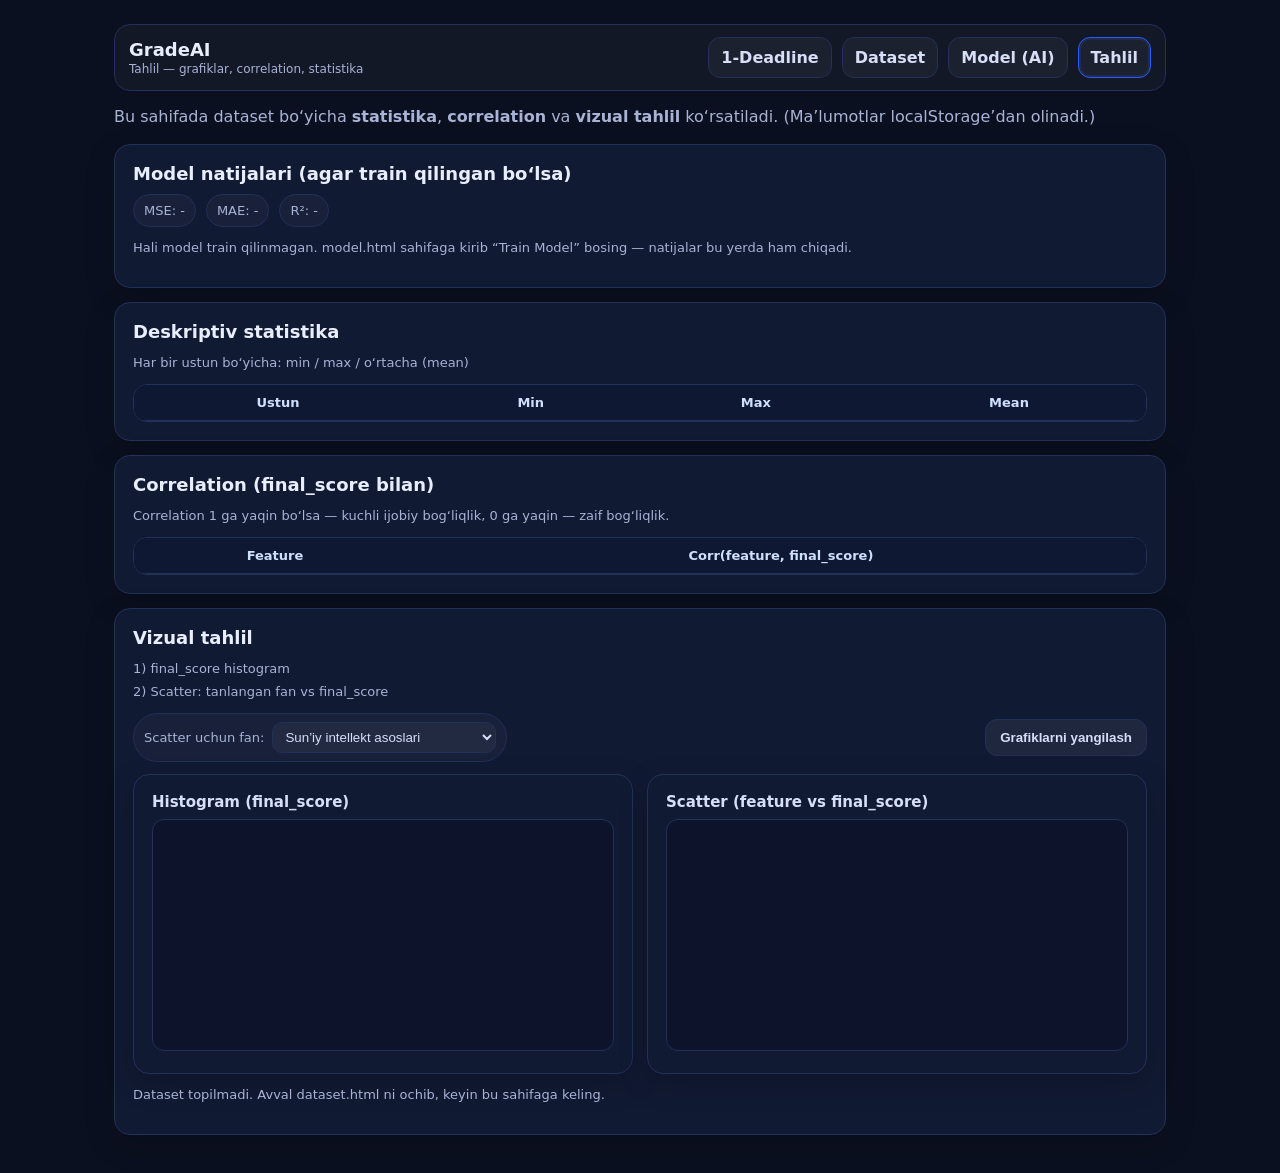
==== analysis.html @ 6c9748a8 "add" ====
<!doctype html>
<html lang="uz">

<head>
    <meta charset="UTF-8" />
    <meta name="viewport" content="width=device-width, initial-scale=1.0" />
    <title>GradeAI — Tahlil</title>
    <link rel="stylesheet" href="/main.css">
</head>

<body>
    <div class="wrap">

        <!-- NAVBAR -->
        <header class="nav">
            <div class="brand">
                <div class="brand-title">GradeAI</div>
                <div class="brand-sub">Tahlil — grafiklar, correlation, statistika</div>
            </div>

            <nav class="nav-links">
                <a class="navlink" href="/index.html">1-Deadline</a>
                <a class="navlink" href="/dataset.html">Dataset</a>
                <a class="navlink" href="/model.html">Model (AI)</a>
                <a class="navlink is-active" href="/analysis.html">Tahlil</a>
            </nav>
        </header>

        <p class="muted" style="margin-top:12px;">
            Bu sahifada dataset bo‘yicha <b>statistika</b>, <b>correlation</b> va <b>vizual tahlil</b> ko‘rsatiladi.
            (Ma’lumotlar localStorage’dan olinadi.)
        </p>

        <!-- MODEL METRICS (agar mavjud bo'lsa) -->
        <section class="card">
            <h2>Model natijalari (agar train qilingan bo‘lsa)</h2>
            <div class="row">
                <span class="badge" id="mseBadge">MSE: -</span>
                <span class="badge" id="maeBadge">MAE: -</span>
                <span class="badge" id="r2Badge">R²: -</span>
            </div>
            <p class="muted small" id="modelNote">Eslatma: model.html sahifada “Train Model” bosilsa, natijalar bu yerda
                ham ko‘rinadi.</p>
        </section>

        <!-- BASIC STATS -->
        <section class="card">
            <h2>Deskriptiv statistika</h2>
            <p class="muted small">Har bir ustun bo‘yicha: min / max / o‘rtacha (mean)</p>

            <div class="table-wrap">
                <table>
                    <thead>
                        <tr>
                            <th>Ustun</th>
                            <th>Min</th>
                            <th>Max</th>
                            <th>Mean</th>
                        </tr>
                    </thead>
                    <tbody id="statsBody"></tbody>
                </table>
            </div>
        </section>

        <!-- CORRELATION -->
        <section class="card">
            <h2>Correlation (final_score bilan)</h2>
            <p class="muted small">
                Correlation 1 ga yaqin bo‘lsa — kuchli ijobiy bog‘liqlik, 0 ga yaqin — zaif bog‘liqlik.
            </p>

            <div class="table-wrap">
                <table>
                    <thead>
                        <tr>
                            <th>Feature</th>
                            <th>Corr(feature, final_score)</th>
                        </tr>
                    </thead>
                    <tbody id="corrBody"></tbody>
                </table>
            </div>
        </section>

        <!-- CHARTS -->
        <section class="card">
            <h2>Vizual tahlil</h2>
            <p class="muted small">
                1) final_score histogram<br />
                2) Scatter: tanlangan fan vs final_score
            </p>

            <div class="row" style="justify-content:space-between; margin-top:10px;">
                <label class="pill">
                    Scatter uchun fan:
                    <select id="featureSelect"
                        style="margin-left:8px; padding:6px 8px; border-radius:10px; border:1px solid var(--border); background:rgba(255,255,255,0.04); color:var(--muted2);">
                        <option value="ai">Sun’iy intellekt asoslari</option>
                        <option value="dt">Differensial tenglama</option>
                        <option value="kb">Kiberxavfsizligi asoslari</option>
                        <option value="ki">Kompyuter injeneringgiga kirish</option>
                        <option value="es">Ehtimollar va statistika</option>
                    </select>
                </label>

                <button class="btn secondary" id="redrawBtn">Grafiklarni yangilash</button>
            </div>

            <div class="row" style="gap:14px; margin-top:12px; align-items:flex-start;">
                <div class="card" style="margin:0; flex:1; min-width:280px;">
                    <h3 style="margin:0 0 8px;">Histogram (final_score)</h3>
                    <canvas id="histCanvas" width="520" height="260"
                        style="width:100%; height:auto; border:1px solid var(--border); border-radius:12px; background:var(--card2);"></canvas>
                </div>

                <div class="card" style="margin:0; flex:1; min-width:280px;">
                    <h3 style="margin:0 0 8px;">Scatter (feature vs final_score)</h3>
                    <canvas id="scatterCanvas" width="520" height="260"
                        style="width:100%; height:auto; border:1px solid var(--border); border-radius:12px; background:var(--card2);"></canvas>
                </div>
            </div>

            <p class="muted small" id="dataNote" style="margin-top:10px;"></p>
        </section>

    </div>

    <script src="/analysis.js"></script>
</body>

</html>
---- main.css ----
/* =========================
   THEME
========================= */
:root{
  --bg: #0b1020;
  --card: #111a33;
  --card2: #0c132a;
  --border: #22305a;
  --border2: #2c3b6b;

  --text: #e9eefc;
  --muted: #a8b3d6;
  --muted2:#d7def7;

  --primary:#2b5cff;
}

*{ box-sizing: border-box; }

body{
  margin:0;
  font-family: system-ui, -apple-system, Segoe UI, Roboto, Arial, sans-serif;
  background: var(--bg);
  color: var(--text);
}

/* =========================
   LAYOUT
========================= */
.wrap{
  max-width: 1100px;
  margin: 0 auto;
  padding: 24px;
}

.card{
  background: var(--card);
  border: 1px solid var(--border);
  border-radius: 16px;
  padding: 18px;
  margin: 14px 0;
  box-shadow: 0 10px 30px rgba(0,0,0,.18);
}

/* =========================
   TYPOGRAPHY
========================= */
h1{ margin:0; font-size:28px; letter-spacing:.2px; }
h2{ margin:0 0 10px; font-size:18px; }
h3{ margin:12px 0 6px; font-size:15px; color: var(--muted2); }

p{
  margin:10px 0;
  line-height:1.7;
  color: var(--muted2);
}

.muted{ color: var(--muted); }
.small{ font-size:13px; }

/* Listlar chapdan juda ko‘p ketmasin (responsivda ham chiroyli) */
.list{
  margin: 10px 0 0;
  padding-left: 18px; /* oldingi 18px minimal */
  line-height: 1.7;
  color: var(--muted2);
}
.list li{ margin: 6px 0; }

/* =========================
   LINKS
========================= */
a{ color: var(--text); text-decoration:none; }
a:hover{ text-decoration:underline; }

/* =========================
   NAVBAR (UMUMIY)
========================= */
.nav{
  background: rgba(255,255,255,0.03);
  border: 1px solid var(--border);
  border-radius: 16px;
  padding: 12px 14px;
  display:flex;
  align-items:center;
  justify-content:space-between;
  gap:12px;
  flex-wrap:wrap;
}

.brand{
  display:flex;
  flex-direction:column;
  gap:2px;
}
.brand-title{
  font-size:18px;
  font-weight:800;
}
.brand-sub{
  font-size:12px;
  color: var(--muted);
}

.nav-links{
  display:flex;
  gap:10px;
  flex-wrap:wrap;
}

.navlink{
  display:inline-flex;
  align-items:center;
  gap:8px;
  padding:10px 12px;
  border:1px solid var(--border);
  border-radius:12px;
  background: rgba(255,255,255,0.04);
  color: var(--muted2);
  font-weight:650;
  text-decoration:none;
}
.navlink:hover{
  border-color: var(--border2);
  background: rgba(255,255,255,0.06);
  text-decoration:none;
}
.navlink.is-active{
  border-color: var(--primary);
  box-shadow: 0 0 0 2px rgba(43,92,255,.15) inset;
}

/* =========================
   BADGES / TAGS / PILLS
========================= */
.row{
  display:flex;
  gap:10px;
  flex-wrap:wrap;
  align-items:center;
}

.badge,
.tag,
.pill{
  display:inline-flex;
  align-items:center;
  padding: 8px 10px;
  border: 1px solid var(--border);
  border-radius: 999px;
  background: rgba(255,255,255,0.03);
  font-size: 13px;
  color: var(--muted);
}
.tag{ margin: 8px 8px 0 0; }

/* =========================
   BUTTONS
========================= */
button,
.btn{
  background: var(--primary);
  border:0;
  color:#fff;
  padding:10px 14px;
  border-radius:12px;
  cursor:pointer;
  font-weight:650;
  transition: transform .06s ease, filter .15s ease, box-shadow .15s ease;
  box-shadow: 0 10px 18px rgba(43,92,255,.22);
  display:inline-flex;
  align-items:center;
  gap:8px;
}
button:hover,
.btn:hover{
  filter: brightness(1.06);
  box-shadow: 0 14px 22px rgba(43,92,255,.26);
}
button:active,
.btn:active{ transform: translateY(1px); }

.btn.secondary{
  background: rgba(255,255,255,0.06);
  border: 1px solid var(--border);
  color: var(--muted2);
  box-shadow: none;
}
.btn.secondary:hover{
  border-color: var(--border2);
  background: rgba(255,255,255,0.08);
}

/* =========================
   TABLE + PAGINATION
========================= */
.table-wrap{
  overflow:auto;
  border-radius: 14px;
  border:1px solid var(--border);
  background: var(--card2);
}

table{
  width:100%;
  border-collapse:collapse;
  min-width: 980px;
  background: transparent;
}
th, td{
  padding:10px 12px;
  border-bottom:1px solid var(--border);
  text-align:center;
  vertical-align:middle;
  font-size:14px;
}
th{
  position: sticky;
  top:0;
  background:#0f1832;
  color:#cfe0ff;
  font-size:13px;
  z-index:1;
}
tbody tr:hover td{
  background: rgba(255,255,255,0.03);
}

.pagination{
  display:flex;
  justify-content:space-between;
  align-items:center;
  gap:10px;
  flex-wrap:wrap;
  margin-top: 12px;
}
.page-info{
  color: var(--muted);
  font-size: 13px;
}

/* =========================
   INLINE CODE
========================= */
code{
  background: var(--card2);
  border: 1px solid var(--border);
  border-radius: 8px;
  padding: 2px 8px;
  color: var(--muted2);
}

/* =========================
   RESPONSIVE
========================= */
@media (max-width: 720px){
  .wrap{ padding: 16px; }
  h1{ font-size: 22px; }
  .card{ padding: 14px; border-radius: 14px; }
  .list{ padding-left: 14px; } /* responsivda yanada ixcham */
}
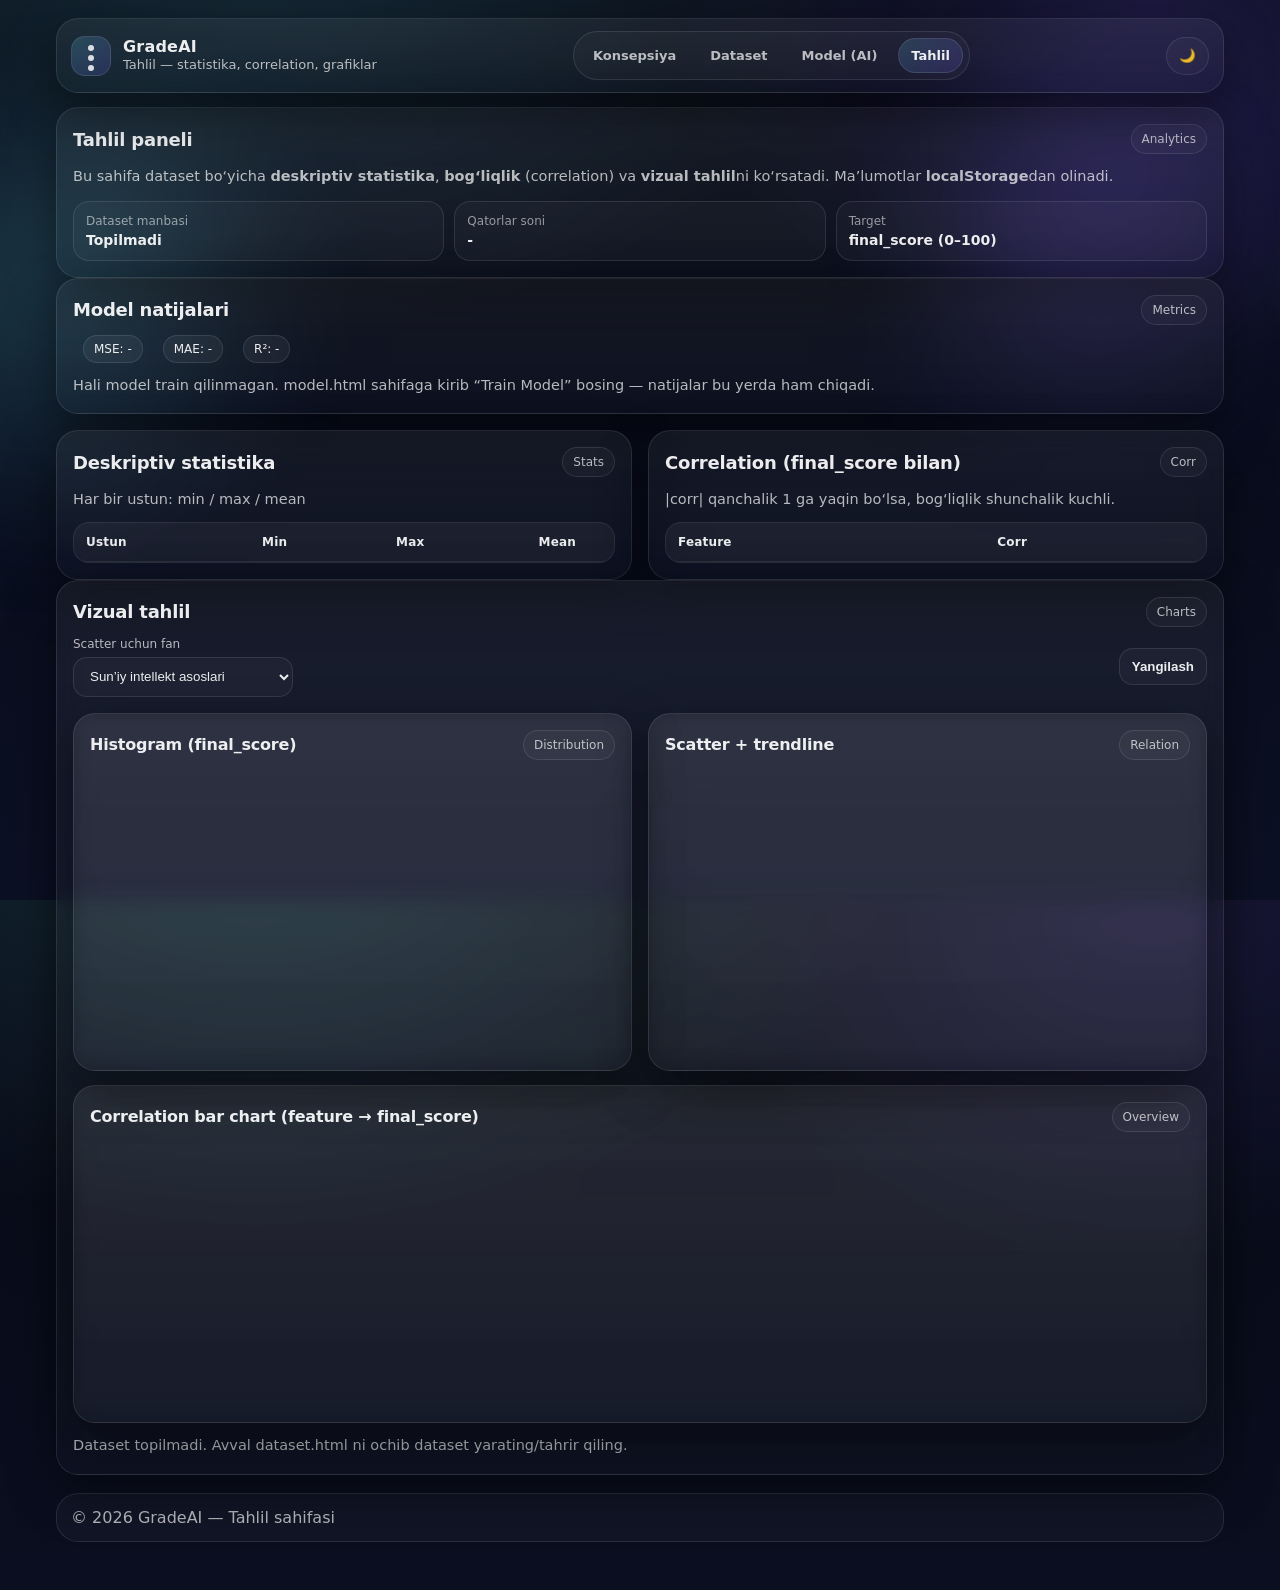
==== commit 0285f516: "update analysis" ====
--- a/analysis.html
+++ b/analysis.html
@@ -2,131 +2,252 @@
 <html lang="uz">
 
 <head>
-    <meta charset="UTF-8" />
-    <meta name="viewport" content="width=device-width, initial-scale=1.0" />
-    <title>GradeAI — Tahlil</title>
-    <link rel="stylesheet" href="/main.css">
+  <meta charset="UTF-8" />
+  <meta name="viewport" content="width=device-width, initial-scale=1.0" />
+  <title>GradeAI — Tahlil</title>
+  <link rel="stylesheet" href="/main.css">
 </head>
 
 <body>
-    <div class="wrap">
-
-        <!-- NAVBAR -->
-        <header class="nav">
-            <div class="brand">
-                <div class="brand-title">GradeAI</div>
-                <div class="brand-sub">Tahlil — grafiklar, correlation, statistika</div>
+  <a class="skip-link" href="#content">Kontentga o‘tish</a>
+
+  <div class="bg-orb orb-1"></div>
+  <div class="bg-orb orb-2"></div>
+
+  <div class="wrap">
+
+    <!-- TOPBAR -->
+    <header class="topbar">
+      <div class="brand">
+        <div class="logo" aria-hidden="true">
+          <span class="logo-dot"></span>
+          <span class="logo-dot"></span>
+          <span class="logo-dot"></span>
+        </div>
+        <div class="brand-text">
+          <div class="brand-title">GradeAI</div>
+          <div class="brand-sub">Tahlil — statistika, correlation, grafiklar</div>
+        </div>
+      </div>
+
+      <nav class="nav" aria-label="Asosiy navigatsiya">
+        <a class="navlink" href="/index.html">Konsepsiya</a>
+        <a class="navlink" href="/dataset.html">Dataset</a>
+        <a class="navlink" href="/model.html">Model (AI)</a>
+        <a class="navlink is-active" href="/analysis.html">Tahlil</a>
+      </nav>
+
+      <div class="topbar-actions">
+        <button class="icon-btn" id="themeToggle" type="button" aria-label="Rejimni almashtirish">
+          <span class="icon-sun" aria-hidden="true">☀</span>
+          <span class="icon-moon" aria-hidden="true">🌙</span>
+        </button>
+
+        <button class="burger" id="burger" type="button" aria-label="Menyuni ochish">
+          <span></span><span></span><span></span>
+        </button>
+      </div>
+    </header>
+
+    <!-- Mobile nav -->
+    <div class="mobile-nav" id="mobileNav" hidden>
+      <a class="navlink" href="/index.html">Konsepsiya</a>
+      <a class="navlink" href="/dataset.html">Dataset</a>
+      <a class="navlink" href="/model.html">Model (AI)</a>
+      <a class="navlink is-active" href="/analysis.html">Tahlil</a>
+    </div>
+
+    <main id="content" class="content">
+
+      <!-- Header / Intro -->
+      <section class="card">
+        <div class="card-head">
+          <h2 class="h2">Tahlil paneli</h2>
+          <span class="tag">Analytics</span>
+        </div>
+
+        <p class="muted" style="margin-top:6px;">
+          Bu sahifa dataset bo‘yicha <b>deskriptiv statistika</b>, <b>bog‘liqlik</b> (correlation) va
+          <b>vizual tahlil</b>ni ko‘rsatadi. Ma’lumotlar <b>localStorage</b>dan olinadi.
+        </p>
+
+        <div class="hero-meta" style="margin-top:12px;">
+          <div class="meta-chip">
+            <div class="meta-title">Dataset manbasi</div>
+            <div class="meta-value" id="dsSource">-</div>
+          </div>
+          <div class="meta-chip">
+            <div class="meta-title">Qatorlar soni</div>
+            <div class="meta-value" id="dsCount">-</div>
+          </div>
+          <div class="meta-chip">
+            <div class="meta-title">Target</div>
+            <div class="meta-value">final_score (0–100)</div>
+          </div>
+        </div>
+      </section>
+
+      <!-- Model metrics -->
+      <section class="card">
+        <div class="card-head">
+          <h2 class="h2">Model natijalari</h2>
+          <span class="tag">Metrics</span>
+        </div>
+
+        <div class="row" style="display:flex; gap:10px; flex-wrap:wrap; margin-top:10px;">
+          <span class="badge" id="mseBadge">MSE: -</span>
+          <span class="badge" id="maeBadge">MAE: -</span>
+          <span class="badge" id="r2Badge">R²: -</span>
+          <span class="pill" id="trainedAtPill" style="display:none;">-</span>
+        </div>
+
+        <p class="muted small" id="modelNote" style="margin-top:10px;">
+          Hali model train qilinmagan. model.html sahifada “Train Model” bosilsa natijalar bu yerda ham ko‘rinadi.
+        </p>
+      </section>
+
+      <!-- Stats + Corr -->
+      <section class="grid">
+
+        <article class="card">
+          <div class="card-head">
+            <h2 class="h2">Deskriptiv statistika</h2>
+            <span class="tag">Stats</span>
+          </div>
+
+          <p class="muted small">Har bir ustun: min / max / mean</p>
+
+          <div class="table-wrap" style="margin-top:10px;">
+            <table class="table" style="min-width:620px;">
+              <thead>
+                <tr>
+                  <th>Ustun</th>
+                  <th>Min</th>
+                  <th>Max</th>
+                  <th>Mean</th>
+                </tr>
+              </thead>
+              <tbody id="statsBody"></tbody>
+            </table>
+          </div>
+        </article>
+
+        <article class="card">
+          <div class="card-head">
+            <h2 class="h2">Correlation (final_score bilan)</h2>
+            <span class="tag">Corr</span>
+          </div>
+
+          <p class="muted small">
+            |corr| qanchalik 1 ga yaqin bo‘lsa, bog‘liqlik shunchalik kuchli.
+          </p>
+
+          <div class="table-wrap" style="margin-top:10px;">
+            <table class="table" style="min-width:520px;">
+              <thead>
+                <tr>
+                  <th>Feature</th>
+                  <th>Corr</th>
+                </tr>
+              </thead>
+              <tbody id="corrBody"></tbody>
+            </table>
+          </div>
+        </article>
+
+      </section>
+
+      <!-- Charts -->
+      <section class="card">
+        <div class="card-head">
+          <h2 class="h2">Vizual tahlil</h2>
+          <span class="tag">Charts</span>
+        </div>
+
+        <div class="toolbar" style="margin-top:10px;">
+          <div class="search">
+            <label class="label" for="featureSelect" style="margin-bottom:6px; display:block;">Scatter uchun fan</label>
+            <select class="select" id="featureSelect">
+              <option value="ai">Sun’iy intellekt asoslari</option>
+              <option value="dt">Differensial tenglama</option>
+              <option value="kb">Kiberxavfsizlik asoslari</option>
+              <option value="ki">Kompyuter injeneringga kirish</option>
+              <option value="es">Ehtimollar va statistika</option>
+            </select>
+          </div>
+
+          <div class="toolbar-right">
+            <button class="btn btn-ghost" id="redrawBtn" type="button">Yangilash</button>
+          </div>
+        </div>
+
+        <div class="grid" style="grid-template-columns:repeat(2, minmax(0, 1fr));">
+          <article class="card" style="margin:0;">
+            <div class="card-head">
+              <h3 class="h2" style="font-size:16px;">Histogram (final_score)</h3>
+              <span class="tag">Distribution</span>
             </div>
-
-            <nav class="nav-links">
-                <a class="navlink" href="/index.html">1-Deadline</a>
-                <a class="navlink" href="/dataset.html">Dataset</a>
-                <a class="navlink" href="/model.html">Model (AI)</a>
-                <a class="navlink is-active" href="/analysis.html">Tahlil</a>
-            </nav>
-        </header>
-
-        <p class="muted" style="margin-top:12px;">
-            Bu sahifada dataset bo‘yicha <b>statistika</b>, <b>correlation</b> va <b>vizual tahlil</b> ko‘rsatiladi.
-            (Ma’lumotlar localStorage’dan olinadi.)
-        </p>
-
-        <!-- MODEL METRICS (agar mavjud bo'lsa) -->
-        <section class="card">
-            <h2>Model natijalari (agar train qilingan bo‘lsa)</h2>
-            <div class="row">
-                <span class="badge" id="mseBadge">MSE: -</span>
-                <span class="badge" id="maeBadge">MAE: -</span>
-                <span class="badge" id="r2Badge">R²: -</span>
+            <canvas id="histCanvas" style="width:100%; height:280px; border-radius:14px;"></canvas>
+          </article>
+
+          <article class="card" style="margin:0;">
+            <div class="card-head">
+              <h3 class="h2" style="font-size:16px;">Scatter + trendline</h3>
+              <span class="tag">Relation</span>
             </div>
-            <p class="muted small" id="modelNote">Eslatma: model.html sahifada “Train Model” bosilsa, natijalar bu yerda
-                ham ko‘rinadi.</p>
-        </section>
-
-        <!-- BASIC STATS -->
-        <section class="card">
-            <h2>Deskriptiv statistika</h2>
-            <p class="muted small">Har bir ustun bo‘yicha: min / max / o‘rtacha (mean)</p>
-
-            <div class="table-wrap">
-                <table>
-                    <thead>
-                        <tr>
-                            <th>Ustun</th>
-                            <th>Min</th>
-                            <th>Max</th>
-                            <th>Mean</th>
-                        </tr>
-                    </thead>
-                    <tbody id="statsBody"></tbody>
-                </table>
-            </div>
-        </section>
-
-        <!-- CORRELATION -->
-        <section class="card">
-            <h2>Correlation (final_score bilan)</h2>
-            <p class="muted small">
-                Correlation 1 ga yaqin bo‘lsa — kuchli ijobiy bog‘liqlik, 0 ga yaqin — zaif bog‘liqlik.
-            </p>
-
-            <div class="table-wrap">
-                <table>
-                    <thead>
-                        <tr>
-                            <th>Feature</th>
-                            <th>Corr(feature, final_score)</th>
-                        </tr>
-                    </thead>
-                    <tbody id="corrBody"></tbody>
-                </table>
-            </div>
-        </section>
-
-        <!-- CHARTS -->
-        <section class="card">
-            <h2>Vizual tahlil</h2>
-            <p class="muted small">
-                1) final_score histogram<br />
-                2) Scatter: tanlangan fan vs final_score
-            </p>
-
-            <div class="row" style="justify-content:space-between; margin-top:10px;">
-                <label class="pill">
-                    Scatter uchun fan:
-                    <select id="featureSelect"
-                        style="margin-left:8px; padding:6px 8px; border-radius:10px; border:1px solid var(--border); background:rgba(255,255,255,0.04); color:var(--muted2);">
-                        <option value="ai">Sun’iy intellekt asoslari</option>
-                        <option value="dt">Differensial tenglama</option>
-                        <option value="kb">Kiberxavfsizligi asoslari</option>
-                        <option value="ki">Kompyuter injeneringgiga kirish</option>
-                        <option value="es">Ehtimollar va statistika</option>
-                    </select>
-                </label>
-
-                <button class="btn secondary" id="redrawBtn">Grafiklarni yangilash</button>
-            </div>
-
-            <div class="row" style="gap:14px; margin-top:12px; align-items:flex-start;">
-                <div class="card" style="margin:0; flex:1; min-width:280px;">
-                    <h3 style="margin:0 0 8px;">Histogram (final_score)</h3>
-                    <canvas id="histCanvas" width="520" height="260"
-                        style="width:100%; height:auto; border:1px solid var(--border); border-radius:12px; background:var(--card2);"></canvas>
-                </div>
-
-                <div class="card" style="margin:0; flex:1; min-width:280px;">
-                    <h3 style="margin:0 0 8px;">Scatter (feature vs final_score)</h3>
-                    <canvas id="scatterCanvas" width="520" height="260"
-                        style="width:100%; height:auto; border:1px solid var(--border); border-radius:12px; background:var(--card2);"></canvas>
-                </div>
-            </div>
-
-            <p class="muted small" id="dataNote" style="margin-top:10px;"></p>
-        </section>
-
-    </div>
-
-    <script src="/analysis.js"></script>
+            <canvas id="scatterCanvas" style="width:100%; height:280px; border-radius:14px;"></canvas>
+          </article>
+        </div>
+
+        <article class="card" style="margin-top:14px;">
+          <div class="card-head">
+            <h3 class="h2" style="font-size:16px;">Correlation bar chart (feature → final_score)</h3>
+            <span class="tag">Overview</span>
+          </div>
+          <canvas id="corrCanvas" style="width:100%; height:260px; border-radius:14px;"></canvas>
+        </article>
+
+        <p class="muted small" id="dataNote" style="margin-top:10px;"></p>
+      </section>
+
+      <footer class="footer">
+        <div class="muted">© 2026 GradeAI — Tahlil sahifasi</div>
+      </footer>
+
+    </main>
+  </div>
+
+  <script>
+    // Theme + Mobile nav (same behavior across pages)
+    (function () {
+      const root = document.documentElement;
+      const saved = localStorage.getItem("theme");
+      if (saved === "light" || saved === "dark") root.dataset.theme = saved;
+
+      const btn = document.getElementById("themeToggle");
+      btn?.addEventListener("click", () => {
+        const current = root.dataset.theme || "dark";
+        const next = current === "dark" ? "light" : "dark";
+        root.dataset.theme = next;
+        localStorage.setItem("theme", next);
+        window.dispatchEvent(new Event("gradeai-theme-change"));
+      });
+
+      const burger = document.getElementById("burger");
+      const mobileNav = document.getElementById("mobileNav");
+      burger?.addEventListener("click", () => {
+        const isHidden = mobileNav.hasAttribute("hidden");
+        if (isHidden) mobileNav.removeAttribute("hidden");
+        else mobileNav.setAttribute("hidden", "");
+      });
+      mobileNav?.addEventListener("click", (e) => {
+        const a = e.target.closest("a");
+        if (a) mobileNav.setAttribute("hidden", "");
+      });
+    })();
+  </script>
+
+  <script src="/analysis.js"></script>
 </body>
 
 </html>
--- a/main.css
+++ b/main.css
@@ -1,261 +1,753 @@
-/* =========================
-   THEME
-========================= */
-:root{
-  --bg: #0b1020;
-  --card: #111a33;
-  --card2: #0c132a;
-  --border: #22305a;
-  --border2: #2c3b6b;
-
-  --text: #e9eefc;
-  --muted: #a8b3d6;
-  --muted2:#d7def7;
-
-  --primary:#2b5cff;
-}
-
-*{ box-sizing: border-box; }
-
-body{
-  margin:0;
-  font-family: system-ui, -apple-system, Segoe UI, Roboto, Arial, sans-serif;
+/* ==========
+  GradeAI UI v2 (Light/Dark)
+  Smooth theme switching + modern layout
+========== */
+
+/* ---------- Theme tokens ---------- */
+:root {
+  --bg: #070a14;
+  --bg2: #0b1024;
+  --card: rgba(255, 255, 255, 0.06);
+  --card2: rgba(255, 255, 255, 0.08);
+  --border: rgba(255, 255, 255, 0.10);
+
+  --text: rgba(255, 255, 255, 0.92);
+  --muted: rgba(255, 255, 255, 0.70);
+  --muted2: rgba(255, 255, 255, 0.55);
+
+  --brand: #6ae4ff;
+  --brand2: #7c5cff;
+
+  --shadow: 0 18px 50px rgba(0, 0, 0, 0.45);
+
+  --radius: 18px;
+  --radius2: 22px;
+
+  /* ✅ keep optimal */
+  --container: 1200px;
+
+  /* Smooth transitions */
+  --ts: 260ms;
+  --te: cubic-bezier(.2, .8, .2, 1);
+
+  color-scheme: dark;
+}
+
+:root[data-theme="light"] {
+  --bg: #f6f7fb;
+  --bg2: #eef1ff;
+  --card: rgba(0, 0, 0, 0.04);
+  --card2: rgba(0, 0, 0, 0.06);
+  --border: rgba(0, 0, 0, 0.10);
+
+  --text: rgba(10, 13, 20, 0.92);
+  --muted: rgba(10, 13, 20, 0.70);
+  --muted2: rgba(10, 13, 20, 0.55);
+
+  --brand: #0ea5e9;
+  --brand2: #6d28d9;
+
+  --shadow: 0 14px 40px rgba(18, 20, 28, 0.12);
+
+  color-scheme: light;
+}
+
+/* ---------- Base ---------- */
+* { box-sizing: border-box; }
+
+html, body { height: 100%; }
+
+body {
+  margin: 0;
+  font-family: ui-sans-serif, system-ui, -apple-system, Segoe UI, Roboto, Arial,
+    "Apple Color Emoji", "Segoe UI Emoji";
+  color: var(--text);
+  background:
+    radial-gradient(1100px 700px at 20% -10%, rgba(106, 228, 255, 0.16), transparent 60%),
+    radial-gradient(900px 650px at 90% 0%, rgba(124, 92, 255, 0.16), transparent 55%),
+    linear-gradient(180deg, var(--bg), var(--bg2));
+  overflow-x: hidden;
+  transition: background var(--ts) var(--te), color var(--ts) var(--te);
+}
+
+.muted { color: var(--muted); }
+
+.wrap {
+  position: relative;
+  z-index: 1;
+  max-width: var(--container);
+  margin: 0 auto;
+  padding: 18px 16px 48px;
+}
+
+.content { padding-top: 14px; }
+
+/* Skip link */
+.skip-link {
+  position: absolute;
+  left: -999px;
+  top: 12px;
+  padding: 10px 12px;
+  background: var(--card2);
+  border: 1px solid var(--border);
+  border-radius: 10px;
+  color: var(--text);
+}
+.skip-link:focus {
+  left: 12px;
+  z-index: 1000;
+}
+
+/* Smooth transitions for main components */
+.topbar,
+.nav,
+.mobile-nav,
+.hero-card,
+.card,
+.meta-chip,
+.step,
+.stat-item,
+.callout,
+.btn,
+.icon-btn,
+.burger,
+.bg-orb,
+.table-wrap,
+.modal-card,
+.modal-backdrop,
+.input,
+.select,
+.mini-btn {
+  transition:
+    background-color var(--ts) var(--te),
+    color var(--ts) var(--te),
+    border-color var(--ts) var(--te),
+    box-shadow var(--ts) var(--te),
+    filter var(--ts) var(--te),
+    opacity var(--ts) var(--te),
+    transform var(--ts) var(--te);
+}
+
+/* ---------- Background orbs ---------- */
+.bg-orb {
+  position: fixed;
+  width: 500px;
+  height: 500px;
+  border-radius: 999px;
+  filter: blur(70px);
+  opacity: 0.25;
+  pointer-events: none;
+  z-index: 0;
+}
+.orb-1 {
+  left: -120px;
+  top: 120px;
+  background: radial-gradient(circle at 30% 30%, var(--brand), transparent 55%);
+}
+.orb-2 {
+  right: -160px;
+  top: 50px;
+  background: radial-gradient(circle at 30% 30%, var(--brand2), transparent 55%);
+}
+
+/* ---------- TOPBAR ---------- */
+.topbar {
+  display: flex;
+  align-items: center;
+  justify-content: space-between;
+  gap: 14px;
+  padding: 12px 14px;
+  border: 1px solid var(--border);
+  background: linear-gradient(180deg, rgba(255, 255, 255, 0.06), rgba(255, 255, 255, 0.02));
+  border-radius: var(--radius2);
+  box-shadow: var(--shadow);
+  backdrop-filter: blur(10px);
+  position: sticky;
+  top: 12px;
+  z-index: 50;
+}
+
+.brand {
+  display: flex;
+  align-items: center;
+  gap: 12px;
+  min-width: 240px;
+}
+
+.logo {
+  width: 40px;
+  height: 40px;
+  border-radius: 14px;
+  border: 1px solid var(--border);
+  background: linear-gradient(135deg, rgba(106, 228, 255, 0.18), rgba(124, 92, 255, 0.18));
+  display: grid;
+  place-items: center;
+  gap: 4px;
+  padding: 8px;
+}
+
+.logo-dot {
+  width: 6px;
+  height: 6px;
+  border-radius: 99px;
+  background: var(--text);
+  opacity: 0.9;
+}
+
+.brand-title {
+  font-weight: 800;
+  letter-spacing: 0.2px;
+  line-height: 1.05;
+}
+
+.brand-sub {
+  font-size: 13px;
+  color: var(--muted);
+  margin-top: 2px;
+}
+
+.nav {
+  display: flex;
+  align-items: center;
+  gap: 8px;
+  padding: 6px;
+  border: 1px solid var(--border);
+  border-radius: 999px;
+  background: rgba(255, 255, 255, 0.03);
+}
+
+.navlink {
+  text-decoration: none;
+  color: var(--muted);
+  font-weight: 650;
+  font-size: 13px;
+  padding: 9px 12px;
+  border-radius: 999px;
+  border: 1px solid transparent;
+  transition: transform 0.15s ease, background 0.15s ease, color 0.15s ease, border-color 0.15s ease;
+  white-space: nowrap;
+}
+.navlink:hover {
+  color: var(--text);
+  background: rgba(255, 255, 255, 0.06);
+  transform: translateY(-1px);
+}
+.navlink.is-active {
+  color: var(--text);
+  background: linear-gradient(135deg, rgba(106, 228, 255, 0.16), rgba(124, 92, 255, 0.16));
+  border-color: var(--border);
+}
+
+.topbar-actions {
+  display: flex;
+  align-items: center;
+  gap: 10px;
+}
+
+.icon-btn {
+  height: 38px;
+  padding: 0 12px;
+  border-radius: 999px;
+  border: 1px solid var(--border);
+  background: rgba(255, 255, 255, 0.03);
+  color: var(--text);
+  cursor: pointer;
+}
+.icon-btn:hover {
+  background: rgba(255, 255, 255, 0.07);
+  transform: translateY(-1px);
+}
+
+.icon-sun { display: none; }
+:root[data-theme="light"] .icon-sun { display: inline; }
+:root[data-theme="light"] .icon-moon { display: none; }
+
+.burger {
+  width: 42px;
+  height: 38px;
+  border-radius: 12px;
+  border: 1px solid var(--border);
+  background: rgba(255, 255, 255, 0.03);
+  cursor: pointer;
+  display: none;
+  padding: 8px 10px;
+}
+.burger:hover { background: rgba(255, 255, 255, 0.07); }
+.burger span {
+  display: block;
+  height: 2px;
+  background: var(--text);
+  opacity: 0.85;
+  margin: 5px 0;
+  border-radius: 99px;
+}
+
+.mobile-nav {
+  margin-top: 10px;
+  padding: 10px;
+  border: 1px solid var(--border);
+  background: rgba(255, 255, 255, 0.03);
+  border-radius: var(--radius);
+  box-shadow: var(--shadow);
+}
+.mobile-nav .navlink { display: block; width: 100%; }
+
+/* ---------- HERO ---------- */
+.hero {
+  display: grid;
+  grid-template-columns: 1.15fr 0.85fr;
+  gap: 16px;
+  margin-top: 16px;
+}
+
+.kicker {
+  display: inline-flex;
+  align-items: center;
+  gap: 8px;
+  font-size: 13px;
+  color: var(--muted);
+  margin: 0 0 10px;
+}
+
+.hero-title {
+  margin: 0;
+  font-size: 30px;
+  letter-spacing: -0.4px;
+  line-height: 1.15;
+}
+
+.badge {
+  display: inline-flex;
+  align-items: center;
+  margin-left: 10px;
+  padding: 6px 10px;
+  font-size: 12px;
+  border-radius: 999px;
+  border: 1px solid var(--border);
+  background: rgba(255, 255, 255, 0.05);
+  color: var(--text);
+}
+
+.hero-desc {
+  margin: 12px 0 0;
+  color: var(--muted);
+  line-height: 1.6;
+  font-size: 14.5px;
+}
+
+.hero-meta {
+  display: grid;
+  grid-template-columns: repeat(3, minmax(0, 1fr));
+  gap: 10px;
+  margin-top: 14px;
+}
+
+.meta-chip {
+  padding: 12px;
+  border-radius: 16px;
+  border: 1px solid var(--border);
+  background: rgba(255, 255, 255, 0.03);
+}
+.meta-title { color: var(--muted2); font-size: 12px; }
+.meta-value { margin-top: 4px; font-weight: 800; font-size: 14px; }
+
+.hero-card {
+  padding: 14px;
+  border-radius: var(--radius2);
+  border: 1px solid var(--border);
+  background: linear-gradient(180deg, rgba(255, 255, 255, 0.06), rgba(255, 255, 255, 0.02));
+  box-shadow: var(--shadow);
+  backdrop-filter: blur(10px);
+}
+
+.hero-card-head {
+  display: flex;
+  align-items: center;
+  justify-content: space-between;
+  gap: 10px;
+  margin-bottom: 10px;
+}
+
+.pill {
+  display: inline-flex;
+  align-items: center;
+  padding: 7px 10px;
+  font-size: 12px;
+  border-radius: 999px;
+  border: 1px solid var(--border);
+  background: rgba(255, 255, 255, 0.04);
+  color: var(--muted);
+}
+
+/* Members (concept page) */
+.members {
+  list-style: none;
+  padding: 0;
+  margin: 10px 0 0;
+  display: grid;
+  gap: 10px;
+}
+.members li {
+  display: flex;
+  align-items: center;
+  gap: 10px;
+  padding: 10px;
+  border-radius: 16px;
+  border: 1px solid var(--border);
+  background: rgba(255, 255, 255, 0.03);
+}
+.avatar {
+  width: 34px;
+  height: 34px;
+  border-radius: 12px;
+  display: grid;
+  place-items: center;
+  font-weight: 900;
+  border: 1px solid var(--border);
+  background: linear-gradient(135deg, rgba(106, 228, 255, 0.16), rgba(124, 92, 255, 0.16));
+}
+.mem-name { font-weight: 800; }
+.mem-sub { font-size: 12px; color: var(--muted); margin-top: 2px; }
+
+/* ---------- BUTTONS ---------- */
+.btn {
+  display: inline-flex;
+  align-items: center;
+  justify-content: center;
+  gap: 8px;
+  padding: 10px 12px;
+  border-radius: 14px;
+  border: 1px solid var(--border);
+  background: linear-gradient(135deg, rgba(106, 228, 255, 0.16), rgba(124, 92, 255, 0.16));
+  color: var(--text);
+  text-decoration: none;
+  font-weight: 800;
+  cursor: pointer;
+}
+.btn:hover { transform: translateY(-1px); filter: brightness(1.05); }
+.btn:disabled { opacity: 0.5; cursor: not-allowed; transform: none; }
+
+.btn-ghost { background: rgba(255, 255, 255, 0.03); }
+.danger { border-color: rgba(255, 80, 80, 0.35) !important; }
+
+/* ---------- GRID / CARDS ---------- */
+.grid {
+  margin-top: 16px;
+  display: grid;
+  grid-template-columns: repeat(2, minmax(0, 1fr));
+  gap: 16px;
+}
+
+.card {
+  padding: 16px;
+  border-radius: var(--radius2);
+  border: 1px solid var(--border);
+  background: linear-gradient(180deg, rgba(255, 255, 255, 0.06), rgba(255, 255, 255, 0.02));
+  box-shadow: var(--shadow);
+  backdrop-filter: blur(10px);
+}
+
+.card-head {
+  display: flex;
+  align-items: center;
+  justify-content: space-between;
+  gap: 10px;
+  margin-bottom: 10px;
+}
+
+.h2 { margin: 0; font-size: 18px; letter-spacing: -0.2px; }
+
+.tag {
+  font-size: 12px;
+  padding: 7px 10px;
+  border-radius: 999px;
+  border: 1px solid var(--border);
+  color: var(--muted);
+  background: rgba(255, 255, 255, 0.03);
+}
+
+.card p {
+  margin: 10px 0 0;
+  color: var(--muted);
+  line-height: 1.7;
+  font-size: 14.5px;
+}
+
+/* Concept helpers */
+.bullets {
+  margin: 12px 0 0;
+  padding-left: 18px;
+  color: var(--muted);
+  line-height: 1.7;
+}
+.bullets li { margin: 6px 0; }
+.bullets.compact li { margin: 4px 0; }
+
+.callout {
+  margin-top: 12px;
+  padding: 12px;
+  border-radius: 16px;
+  border: 1px dashed var(--border);
+  background: rgba(255, 255, 255, 0.03);
+}
+.callout-title { font-weight: 900; margin: 0 0 6px; }
+
+.steps {
+  margin-top: 12px;
+  display: grid;
+  gap: 10px;
+}
+.step {
+  display: flex;
+  gap: 10px;
+  align-items: center;
+  padding: 10px;
+  border-radius: 16px;
+  border: 1px solid var(--border);
+  background: rgba(255, 255, 255, 0.03);
+}
+.step-num {
+  width: 40px;
+  height: 40px;
+  border-radius: 14px;
+  display: grid;
+  place-items: center;
+  font-weight: 900;
+  border: 1px solid var(--border);
+  background: rgba(255, 255, 255, 0.05);
+}
+.step-title { font-weight: 900; }
+.step-sub { font-size: 12px; color: var(--muted); margin-top: 2px; }
+
+.stat {
+  margin-top: 12px;
+  display: grid;
+  grid-template-columns: repeat(3, minmax(0, 1fr));
+  gap: 10px;
+}
+.stat-item {
+  padding: 12px;
+  border-radius: 16px;
+  border: 1px solid var(--border);
+  background: rgba(255, 255, 255, 0.03);
+}
+.stat-top { color: var(--muted2); font-size: 12px; }
+.stat-big { margin-top: 6px; font-size: 18px; font-weight: 950; }
+
+.link-row {
+  margin-top: 12px;
+  display: flex;
+  align-items: center;
+  gap: 10px;
+  flex-wrap: wrap;
+}
+
+/* ---------- FOOTER ---------- */
+.footer {
+  margin-top: 18px;
+  padding: 14px;
+  border-radius: var(--radius2);
+  border: 1px solid var(--border);
+  background: rgba(255, 255, 255, 0.03);
+  display: flex;
+  justify-content: space-between;
+  gap: 10px;
+  flex-wrap: wrap;
+}
+
+/* ---------- THEME FADE OVERLAY ---------- */
+.theme-fade {
+  position: fixed;
+  inset: 0;
   background: var(--bg);
-  color: var(--text);
-}
-
-/* =========================
-   LAYOUT
-========================= */
-.wrap{
-  max-width: 1100px;
-  margin: 0 auto;
-  padding: 24px;
-}
-
-.card{
-  background: var(--card);
-  border: 1px solid var(--border);
+  opacity: 0;
+  pointer-events: none;
+  transition: opacity 180ms var(--te);
+  z-index: 9999;
+}
+.theme-fade.is-on { opacity: 0.25; }
+
+/* ==========
+  DATASET EXTRAS
+========== */
+.small { font-size: 12px; }
+
+.toolbar {
+  display: flex;
+  align-items: center;
+  justify-content: space-between;
+  gap: 10px;
+  margin: 10px 0 12px;
+  flex-wrap: wrap;
+}
+
+.search { flex: 1; min-width: 220px; }
+.toolbar-right { display: flex; align-items: center; gap: 8px; }
+
+.input, .select {
+  width: 100%;
+  height: 40px;
+  padding: 0 12px;
+  border-radius: 14px;
+  border: 1px solid var(--border);
+  background: rgba(255, 255, 255, 0.03);
+  color: var(--text);
+  outline: none;
+}
+.select { width: auto; padding-right: 10px; }
+
+.table-wrap {
+  overflow: auto;
   border-radius: 16px;
+  border: 1px solid var(--border);
+  background: rgba(255, 255, 255, 0.02);
+}
+
+.table {
+  width: 100%;
+  border-collapse: collapse;
+  min-width: 900px;
+}
+
+.table th,
+.table td {
+  text-align: left;
+  padding: 12px 12px;
+  border-bottom: 1px solid var(--border);
+  color: var(--muted);
+  font-size: 13px;
+  vertical-align: top;
+}
+
+.table th {
+  color: var(--text);
+  font-size: 12px;
+  letter-spacing: 0.2px;
+  background: rgba(255, 255, 255, 0.03);
+  position: sticky;
+  top: 0;
+  z-index: 1;
+}
+
+.fio { font-weight: 900; color: var(--text); }
+.fio-cell .small { margin-top: 2px; display: block; }
+
+.actions { white-space: nowrap; }
+
+.mini-btn {
+  height: 34px;
+  padding: 0 10px;
+  border-radius: 12px;
+  border: 1px solid var(--border);
+  background: rgba(255, 255, 255, 0.03);
+  color: var(--text);
+  cursor: pointer;
+  font-weight: 800;
+  margin-right: 6px;
+}
+.mini-btn:hover { transform: translateY(-1px); }
+.mini-btn.danger { border-color: rgba(255, 80, 80, 0.35); }
+
+.dataset-actions { display: grid; gap: 10px; }
+
+/* Pagination in ONE row */
+.pagination {
+  display: flex;
+  align-items: center;
+  justify-content: center;
+  gap: 12px;
+  margin-top: 12px;
+  flex-wrap: nowrap;
+}
+.page-info {
+  min-width: 90px;
+  text-align: center;
+  color: var(--muted);
+  font-weight: 800;
+}
+
+/* Action row (Reset UI / Demo / Clear) */
+.action-row {
+  display: grid;
+  grid-template-columns: repeat(3, minmax(0, 1fr));
+  gap: 10px;
+}
+
+/* ---------- MODAL ---------- */
+.modal[hidden] { display: none; }
+
+.modal {
+  position: fixed;
+  inset: 0;
+  z-index: 10000;
+  display: grid;
+  place-items: center;
   padding: 18px;
-  margin: 14px 0;
-  box-shadow: 0 10px 30px rgba(0,0,0,.18);
-}
-
-/* =========================
-   TYPOGRAPHY
-========================= */
-h1{ margin:0; font-size:28px; letter-spacing:.2px; }
-h2{ margin:0 0 10px; font-size:18px; }
-h3{ margin:12px 0 6px; font-size:15px; color: var(--muted2); }
-
-p{
-  margin:10px 0;
-  line-height:1.7;
-  color: var(--muted2);
-}
-
-.muted{ color: var(--muted); }
-.small{ font-size:13px; }
-
-/* Listlar chapdan juda ko‘p ketmasin (responsivda ham chiroyli) */
-.list{
-  margin: 10px 0 0;
-  padding-left: 18px; /* oldingi 18px minimal */
-  line-height: 1.7;
-  color: var(--muted2);
-}
-.list li{ margin: 6px 0; }
-
-/* =========================
-   LINKS
-========================= */
-a{ color: var(--text); text-decoration:none; }
-a:hover{ text-decoration:underline; }
-
-/* =========================
-   NAVBAR (UMUMIY)
-========================= */
-.nav{
-  background: rgba(255,255,255,0.03);
-  border: 1px solid var(--border);
-  border-radius: 16px;
-  padding: 12px 14px;
-  display:flex;
-  align-items:center;
-  justify-content:space-between;
-  gap:12px;
-  flex-wrap:wrap;
-}
-
-.brand{
-  display:flex;
-  flex-direction:column;
-  gap:2px;
-}
-.brand-title{
-  font-size:18px;
-  font-weight:800;
-}
-.brand-sub{
-  font-size:12px;
-  color: var(--muted);
-}
-
-.nav-links{
-  display:flex;
-  gap:10px;
-  flex-wrap:wrap;
-}
-
-.navlink{
-  display:inline-flex;
-  align-items:center;
-  gap:8px;
-  padding:10px 12px;
-  border:1px solid var(--border);
-  border-radius:12px;
-  background: rgba(255,255,255,0.04);
-  color: var(--muted2);
-  font-weight:650;
-  text-decoration:none;
-}
-.navlink:hover{
-  border-color: var(--border2);
-  background: rgba(255,255,255,0.06);
-  text-decoration:none;
-}
-.navlink.is-active{
-  border-color: var(--primary);
-  box-shadow: 0 0 0 2px rgba(43,92,255,.15) inset;
-}
-
-/* =========================
-   BADGES / TAGS / PILLS
-========================= */
-.row{
-  display:flex;
-  gap:10px;
-  flex-wrap:wrap;
-  align-items:center;
-}
-
-.badge,
-.tag,
-.pill{
-  display:inline-flex;
-  align-items:center;
-  padding: 8px 10px;
-  border: 1px solid var(--border);
-  border-radius: 999px;
-  background: rgba(255,255,255,0.03);
-  font-size: 13px;
-  color: var(--muted);
-}
-.tag{ margin: 8px 8px 0 0; }
-
-/* =========================
-   BUTTONS
-========================= */
-button,
-.btn{
-  background: var(--primary);
-  border:0;
-  color:#fff;
-  padding:10px 14px;
-  border-radius:12px;
-  cursor:pointer;
-  font-weight:650;
-  transition: transform .06s ease, filter .15s ease, box-shadow .15s ease;
-  box-shadow: 0 10px 18px rgba(43,92,255,.22);
-  display:inline-flex;
-  align-items:center;
-  gap:8px;
-}
-button:hover,
-.btn:hover{
-  filter: brightness(1.06);
-  box-shadow: 0 14px 22px rgba(43,92,255,.26);
-}
-button:active,
-.btn:active{ transform: translateY(1px); }
-
-.btn.secondary{
-  background: rgba(255,255,255,0.06);
-  border: 1px solid var(--border);
-  color: var(--muted2);
-  box-shadow: none;
-}
-.btn.secondary:hover{
-  border-color: var(--border2);
-  background: rgba(255,255,255,0.08);
-}
-
-/* =========================
-   TABLE + PAGINATION
-========================= */
-.table-wrap{
-  overflow:auto;
-  border-radius: 14px;
-  border:1px solid var(--border);
-  background: var(--card2);
-}
-
-table{
-  width:100%;
-  border-collapse:collapse;
-  min-width: 980px;
-  background: transparent;
-}
-th, td{
-  padding:10px 12px;
-  border-bottom:1px solid var(--border);
-  text-align:center;
-  vertical-align:middle;
-  font-size:14px;
-}
-th{
-  position: sticky;
-  top:0;
-  background:#0f1832;
-  color:#cfe0ff;
-  font-size:13px;
-  z-index:1;
-}
-tbody tr:hover td{
-  background: rgba(255,255,255,0.03);
-}
-
-.pagination{
-  display:flex;
-  justify-content:space-between;
-  align-items:center;
-  gap:10px;
-  flex-wrap:wrap;
+}
+
+/* Improved backdrop */
+.modal-backdrop {
+  position: absolute;
+  inset: 0;
+  background:
+    radial-gradient(900px 500px at 20% 10%, rgba(106, 228, 255, 0.18), rgba(0,0,0,0.0) 60%),
+    radial-gradient(900px 500px at 80% 0%, rgba(124, 92, 255, 0.18), rgba(0,0,0,0.0) 60%),
+    rgba(0, 0, 0, 0.55);
+  backdrop-filter: blur(6px);
+}
+
+.modal-card {
+  position: relative;
+  width: min(900px, 100%);
+  border-radius: var(--radius2);
+  border: 1px solid var(--border);
+  background: linear-gradient(180deg, rgba(255, 255, 255, 0.10), rgba(255, 255, 255, 0.04));
+  box-shadow: var(--shadow);
+  backdrop-filter: blur(12px);
+  padding: 14px;
+}
+
+.modal-head {
+  display: flex;
+  align-items: flex-start;
+  justify-content: space-between;
+  gap: 10px;
+  margin-bottom: 10px;
+}
+
+.form { margin-top: 8px; }
+.form-grid {
+  display: grid;
+  grid-template-columns: repeat(3, minmax(0, 1fr));
+  gap: 10px;
+}
+
+.field { display: grid; gap: 6px; }
+.label { font-size: 12px; color: var(--muted); }
+
+.modal-actions {
   margin-top: 12px;
-}
-.page-info{
-  color: var(--muted);
-  font-size: 13px;
-}
-
-/* =========================
-   INLINE CODE
-========================= */
-code{
-  background: var(--card2);
-  border: 1px solid var(--border);
-  border-radius: 8px;
-  padding: 2px 8px;
-  color: var(--muted2);
-}
-
-/* =========================
-   RESPONSIVE
-========================= */
-@media (max-width: 720px){
-  .wrap{ padding: 16px; }
-  h1{ font-size: 22px; }
-  .card{ padding: 14px; border-radius: 14px; }
-  .list{ padding-left: 14px; } /* responsivda yanada ixcham */
+  display: flex;
+  justify-content: flex-end;
+  gap: 10px;
+  flex-wrap: wrap;
+}
+
+/* ---------- RESPONSIVE ---------- */
+@media (max-width: 980px) {
+  .hero { grid-template-columns: 1fr; }
+  .grid { grid-template-columns: 1fr; }
+}
+
+@media (max-width: 820px) {
+  .nav { display: none; }
+  .burger { display: inline-block; }
+  .brand { min-width: 0; }
+  .hero-meta { grid-template-columns: 1fr; }
+  .stat { grid-template-columns: 1fr; }
+}
+
+@media (max-width: 900px) {
+  .form-grid { grid-template-columns: 1fr; }
+  .action-row { grid-template-columns: 1fr; }
 }
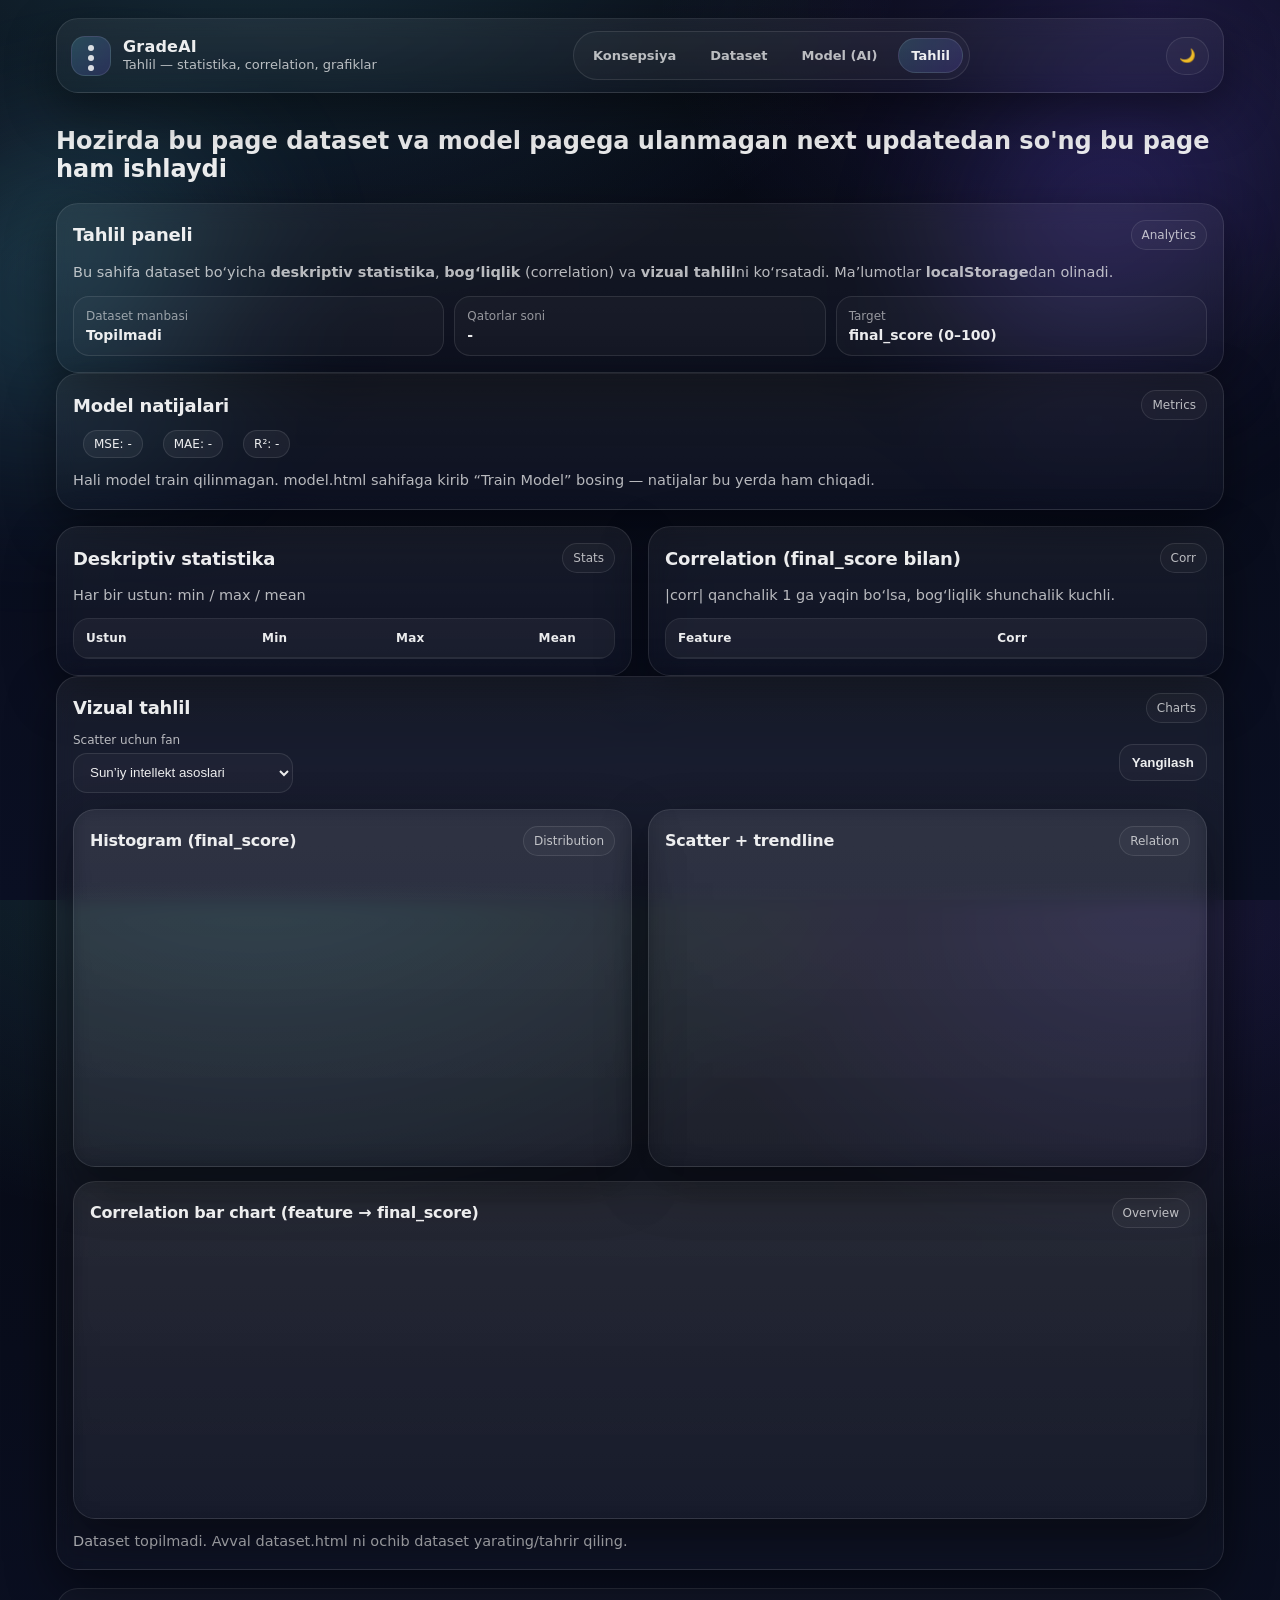
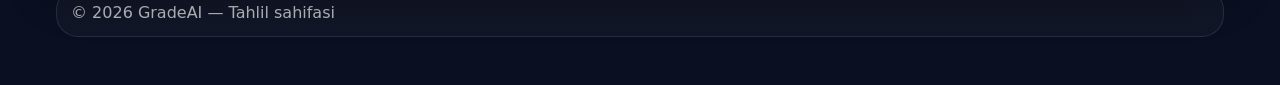
==== commit e0570a2a: "update" ====
--- a/analysis.html
+++ b/analysis.html
@@ -24,6 +24,7 @@
           <span class="logo-dot"></span>
           <span class="logo-dot"></span>
         </div>
+        
         <div class="brand-text">
           <div class="brand-title">GradeAI</div>
           <div class="brand-sub">Tahlil — statistika, correlation, grafiklar</div>
@@ -58,6 +59,9 @@
     </div>
 
     <main id="content" class="content">
+        <h2>
+            Hozirda bu page dataset va model pagega ulanmagan next updatedan so'ng bu page ham ishlaydi
+          </h2>
 
       <!-- Header / Intro -->
       <section class="card">
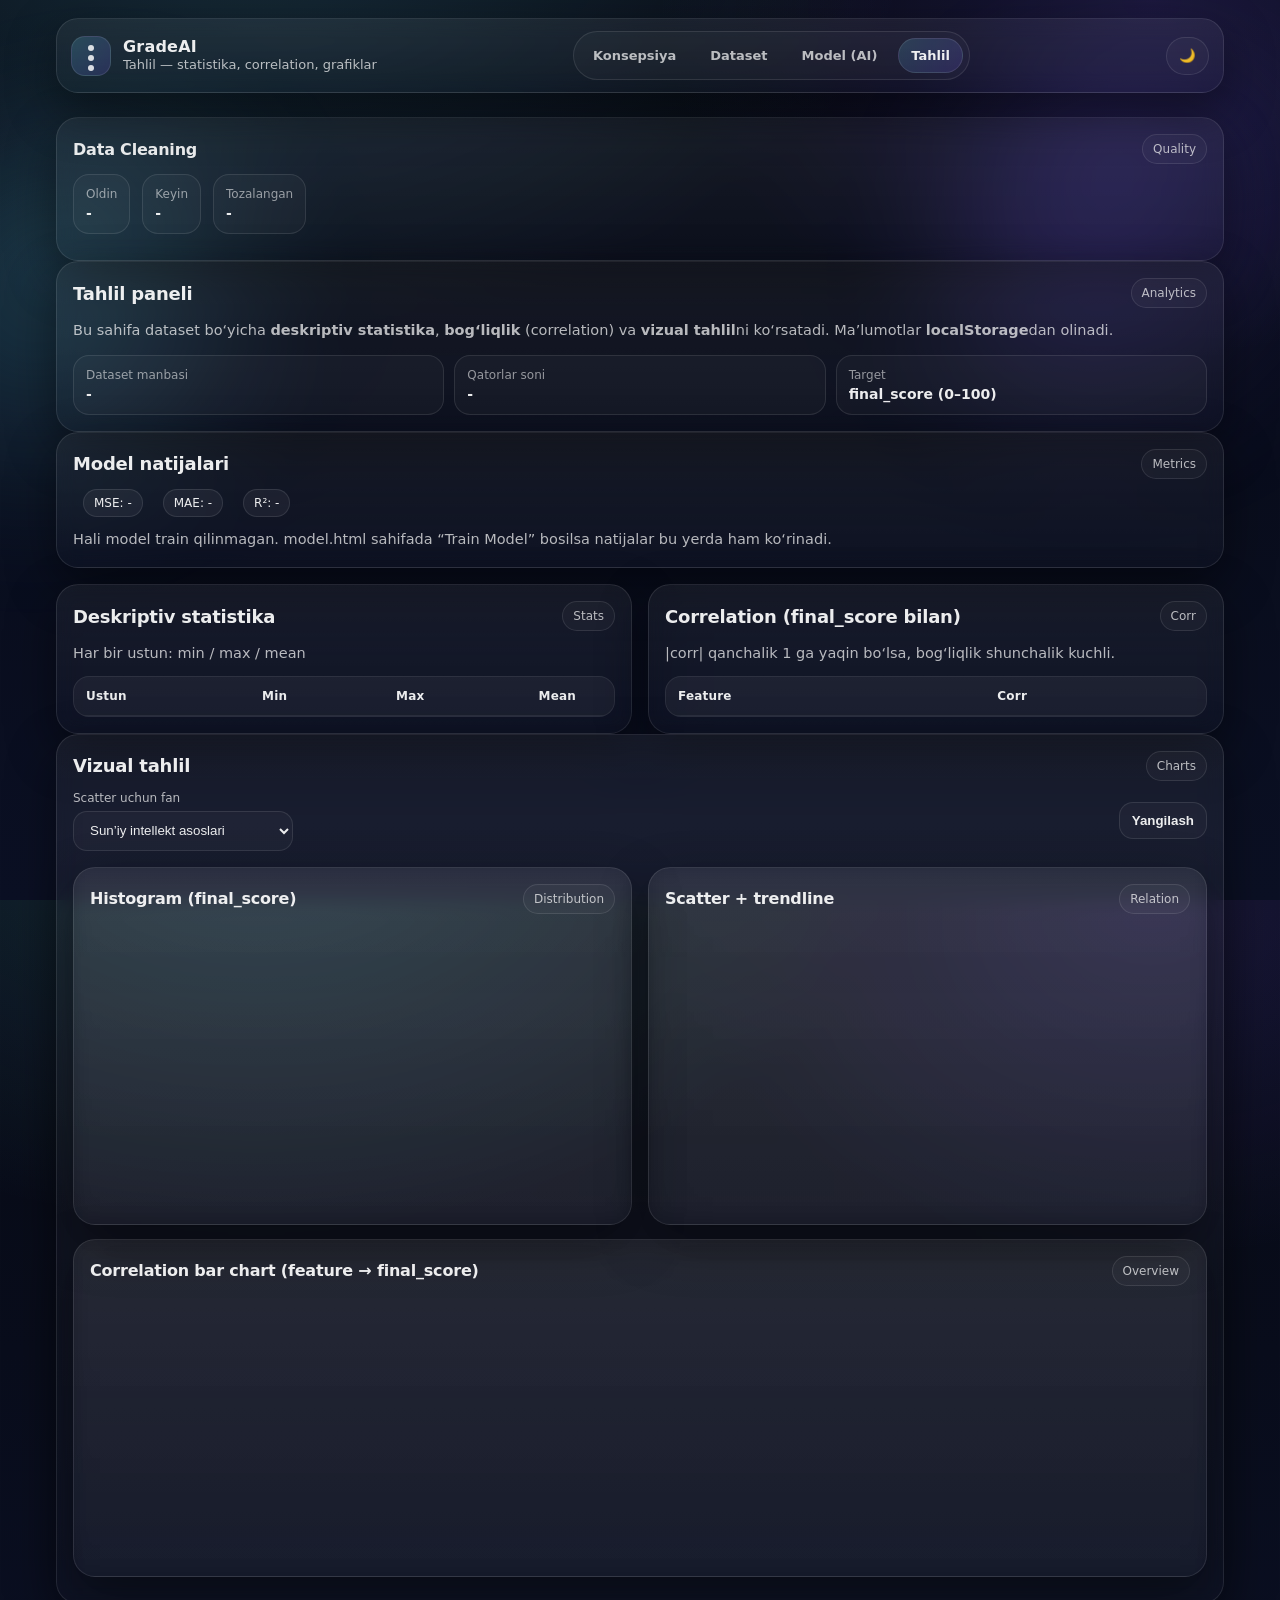
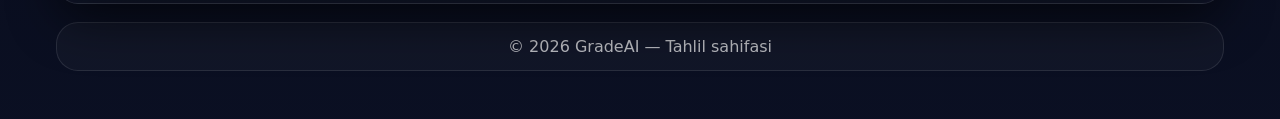
==== commit 44ccaaee: "addd" ====
--- a/analysis.html
+++ b/analysis.html
@@ -24,7 +24,7 @@
           <span class="logo-dot"></span>
           <span class="logo-dot"></span>
         </div>
-        
+
         <div class="brand-text">
           <div class="brand-title">GradeAI</div>
           <div class="brand-sub">Tahlil — statistika, correlation, grafiklar</div>
@@ -59,10 +59,31 @@
     </div>
 
     <main id="content" class="content">
-        <h2>
-            Hozirda bu page dataset va model pagega ulanmagan next updatedan so'ng bu page ham ishlaydi
-          </h2>
-
+      <div class="card" style="margin-top:10px;">
+        <div class="card-head">
+          <h3 class="h2" style="font-size:16px;">Data Cleaning</h3>
+          <span class="tag">Quality</span>
+        </div>
+
+        <div class="row" style="display:flex; gap:12px; flex-wrap:wrap; margin-top:10px;">
+          <div class="meta-chip">
+            <div class="meta-title">Oldin</div>
+            <div class="meta-value" id="beforeCount">-</div>
+          </div>
+
+          <div class="meta-chip">
+            <div class="meta-title">Keyin</div>
+            <div class="meta-value" id="afterCount">-</div>
+          </div>
+
+          <div class="meta-chip">
+            <div class="meta-title">Tozalangan</div>
+            <div class="meta-value" id="removedCount">-</div>
+          </div>
+        </div>
+
+        <p class="muted small" id="cleanNote" style="margin-top:10px;"></p>
+      </div>
       <!-- Header / Intro -->
       <section class="card">
         <div class="card-head">
--- a/main.css
+++ b/main.css
@@ -550,7 +550,7 @@
   border: 1px solid var(--border);
   background: rgba(255, 255, 255, 0.03);
   display: flex;
-  justify-content: space-between;
+  justify-content: center;
   gap: 10px;
   flex-wrap: wrap;
 }
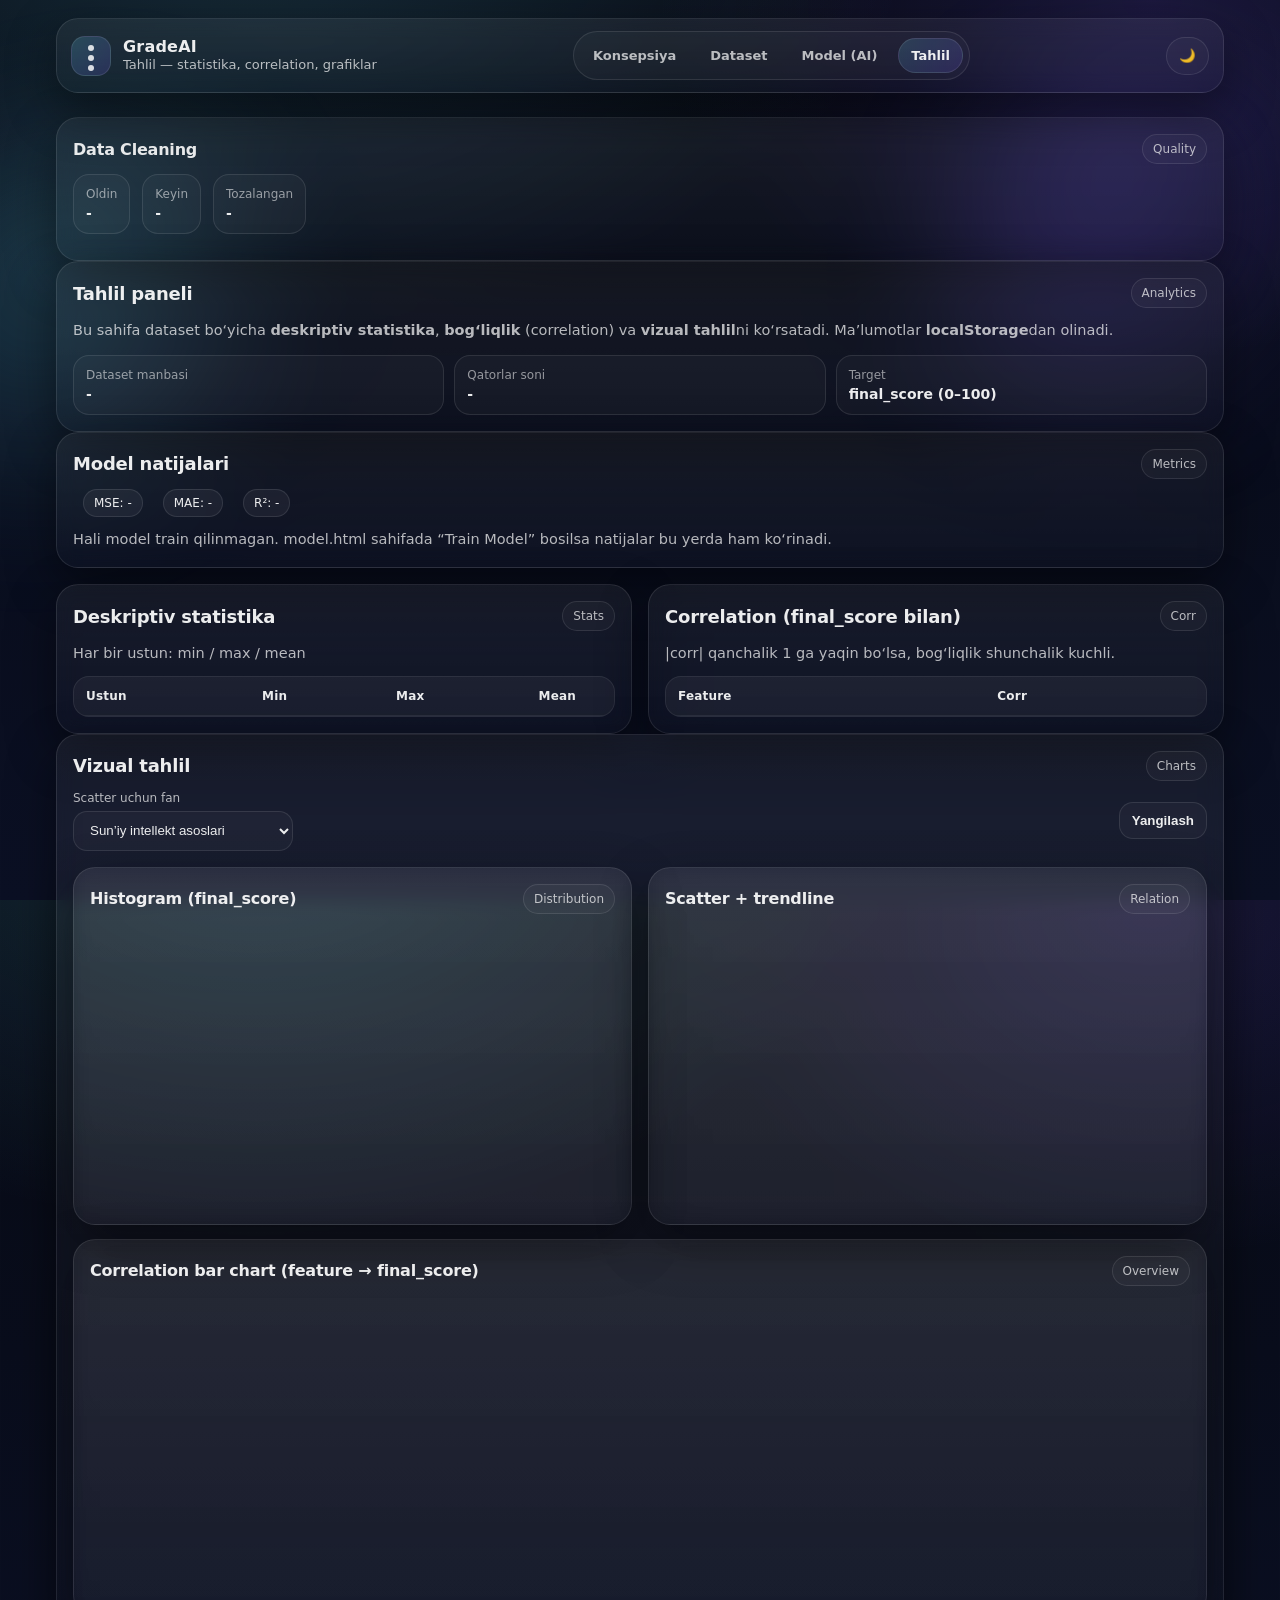
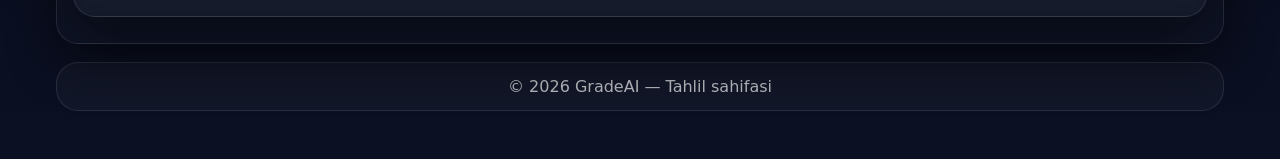
==== commit f8bddfc9: "add" ====
--- a/analysis.html
+++ b/analysis.html
@@ -229,7 +229,7 @@
             <h3 class="h2" style="font-size:16px;">Correlation bar chart (feature → final_score)</h3>
             <span class="tag">Overview</span>
           </div>
-          <canvas id="corrCanvas" style="width:100%; height:260px; border-radius:14px;"></canvas>
+          <canvas id="corrCanvas" style="width:100%; height:300px; border-radius:14px;"></canvas>
         </article>
 
         <p class="muted small" id="dataNote" style="margin-top:10px;"></p>
--- a/main.css
+++ b/main.css
@@ -150,6 +150,7 @@
   background: radial-gradient(circle at 30% 30%, var(--brand2), transparent 55%);
 }
 
+
 /* ---------- TOPBAR ---------- */
 .topbar {
   display: flex;
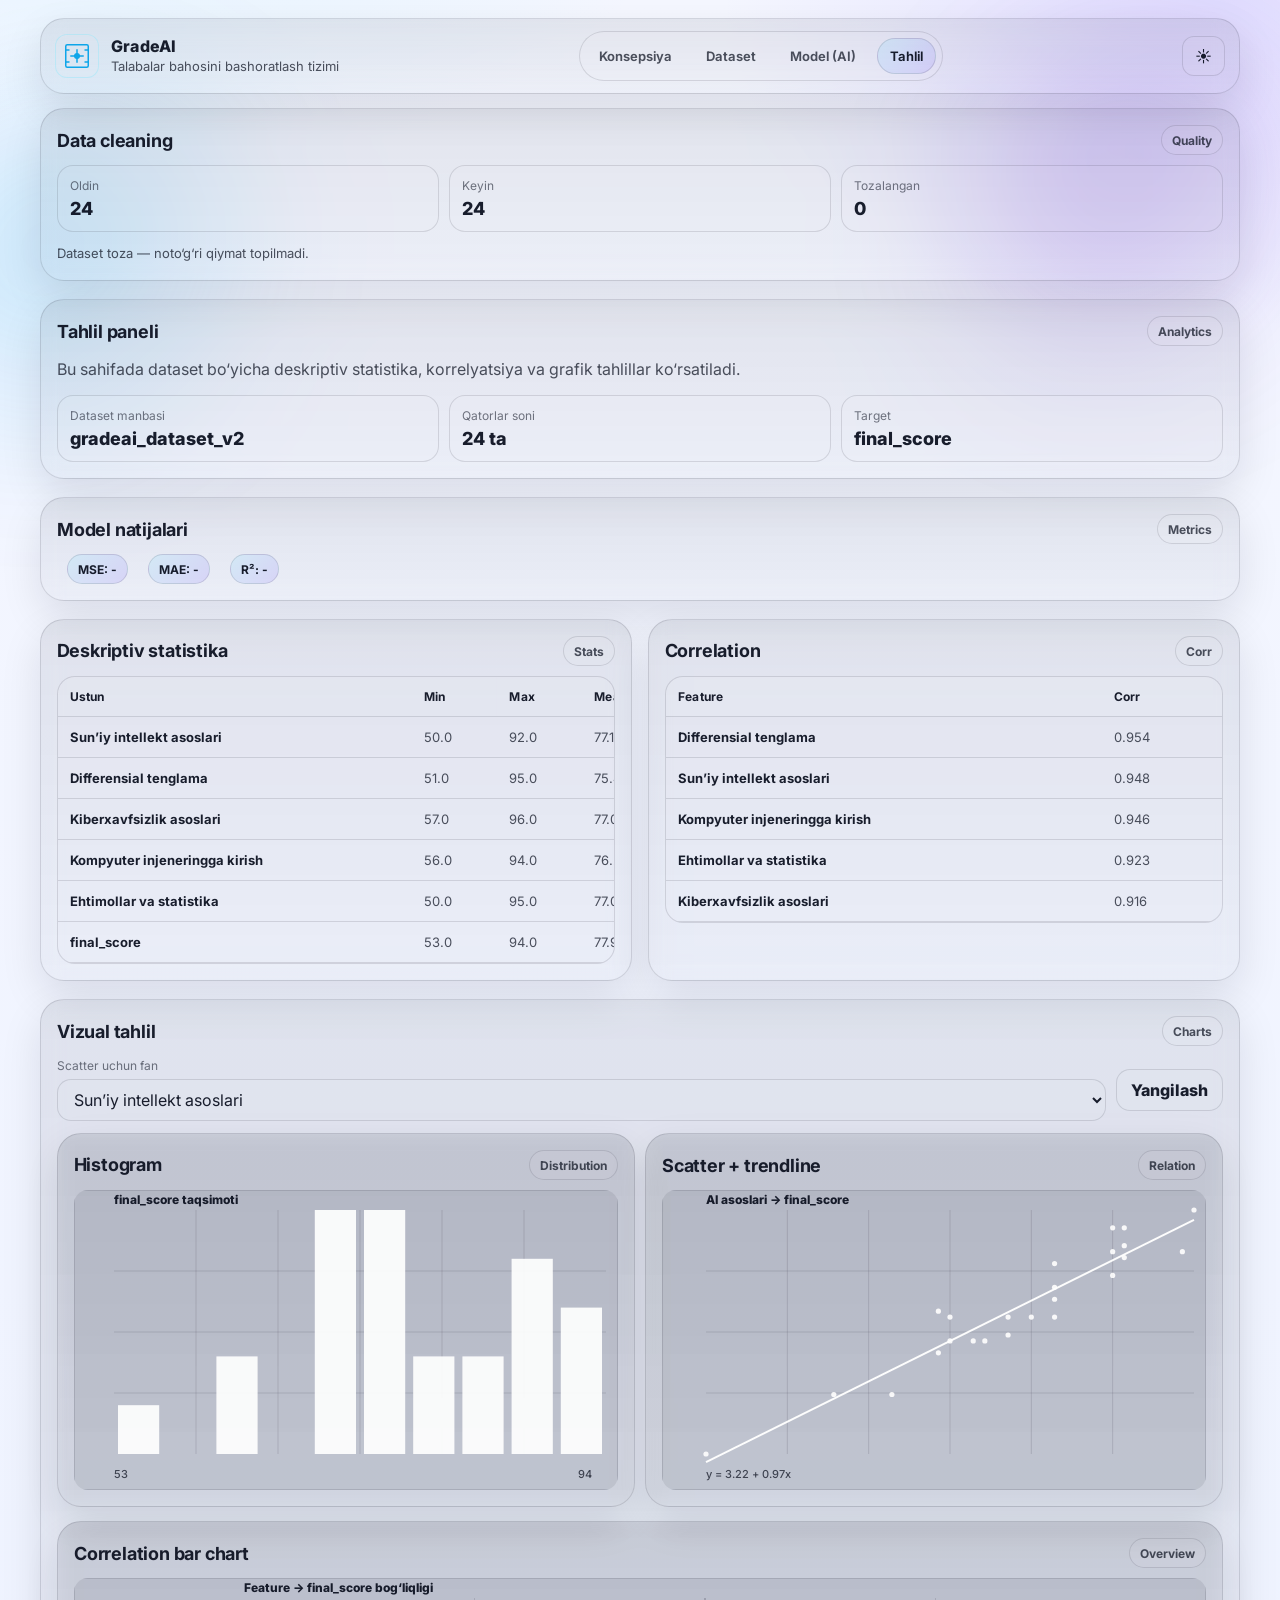
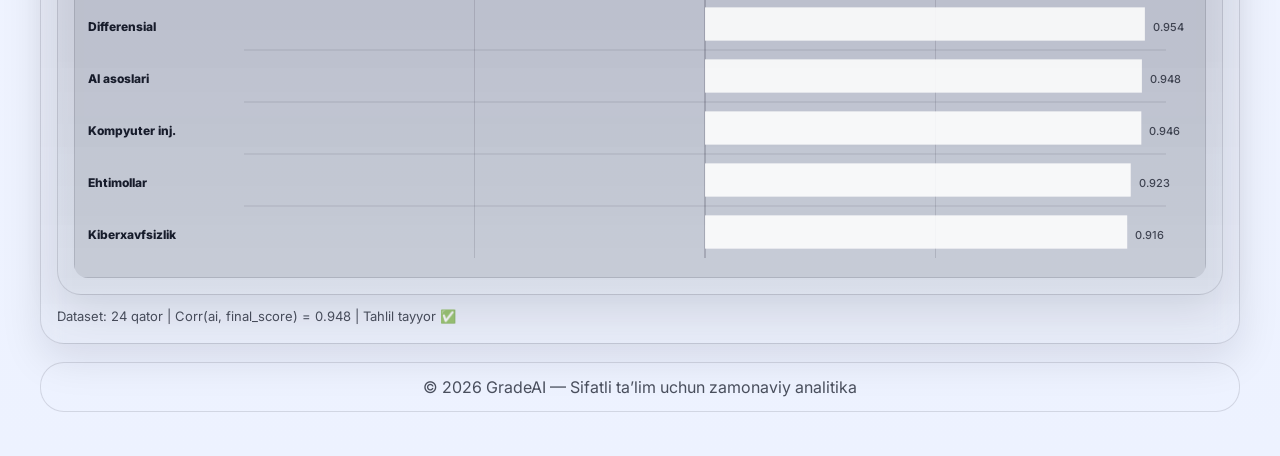
==== commit f8d0464f: "add" ====
--- a/analysis.html
+++ b/analysis.html
@@ -1,41 +1,61 @@
 <!doctype html>
 <html lang="uz">
-
 <head>
   <meta charset="UTF-8" />
   <meta name="viewport" content="width=device-width, initial-scale=1.0" />
   <title>GradeAI — Tahlil</title>
-  <link rel="stylesheet" href="/main.css">
+  <link rel="preconnect" href="https://fonts.googleapis.com" />
+  <link rel="preconnect" href="https://fonts.gstatic.com" crossorigin />
+  <link href="https://fonts.googleapis.com/css2?family=Inter:wght@400;500;600;700;800&display=swap" rel="stylesheet" />
+  <script>
+    (function () {
+      try {
+        const saved = localStorage.getItem("theme");
+        const prefersLight = window.matchMedia && window.matchMedia("(prefers-color-scheme: light)").matches;
+        const theme = (saved === "light" || saved === "dark") ? saved : (prefersLight ? "light" : "dark");
+        document.documentElement.dataset.theme = theme;
+      } catch (e) {}
+    })();
+  </script>
+  <link rel="stylesheet" href="./main.css" />
 </head>
-
-<body>
+<body data-page="analysis">
+  <div id="page-loader" class="loader-wrapper">
+    <div class="loader-content">
+      <div class="loader-spinner"></div>
+      <div class="loader-logo-text">Grade AI</div>
+      <div class="loader-logo-title">By Raxmatillo Ruziyev</div>
+      <div class="loader-bar"><span></span></div>
+    </div>
+  </div>
+
   <a class="skip-link" href="#content">Kontentga o‘tish</a>
 
   <div class="bg-orb orb-1"></div>
   <div class="bg-orb orb-2"></div>
 
   <div class="wrap">
-
-    <!-- TOPBAR -->
     <header class="topbar">
       <div class="brand">
-        <div class="logo" aria-hidden="true">
-          <span class="logo-dot"></span>
-          <span class="logo-dot"></span>
-          <span class="logo-dot"></span>
+        <div class="ai-logo-box">
+          <svg viewBox="0 0 40 40" fill="none" xmlns="http://www.w3.org/2000/svg">
+            <rect x="5" y="5" width="30" height="30" rx="2" stroke="var(--brand)" stroke-width="2" />
+            <path d="M12 20H28M20 12V28" stroke="var(--brand)" stroke-width="2" stroke-linecap="square" />
+            <circle cx="20" cy="20" r="4" fill="var(--brand)" />
+            <path d="M5 12H10M30 12H35M5 28H10M30 28H35" stroke="var(--brand)" stroke-width="2" />
+          </svg>
         </div>
-
         <div class="brand-text">
           <div class="brand-title">GradeAI</div>
-          <div class="brand-sub">Tahlil — statistika, correlation, grafiklar</div>
+          <div class="brand-sub">Talabalar bahosini bashoratlash tizimi</div>
         </div>
       </div>
 
       <nav class="nav" aria-label="Asosiy navigatsiya">
-        <a class="navlink" href="/index.html">Konsepsiya</a>
-        <a class="navlink" href="/dataset.html">Dataset</a>
-        <a class="navlink" href="/model.html">Model (AI)</a>
-        <a class="navlink is-active" href="/analysis.html">Tahlil</a>
+        <a class="navlink" href="./index.html">Konsepsiya</a>
+                <a class="navlink" href="./dataset.html">Dataset</a>
+                <a class="navlink" href="./model.html">Model (AI)</a>
+                <a class="navlink is-active" href="./analysis.html">Tahlil</a>
       </nav>
 
       <div class="topbar-actions">
@@ -43,236 +63,183 @@
           <span class="icon-sun" aria-hidden="true">☀</span>
           <span class="icon-moon" aria-hidden="true">🌙</span>
         </button>
-
-        <button class="burger" id="burger" type="button" aria-label="Menyuni ochish">
+        <button class="burger" id="burger" type="button" aria-label="Menyuni ochish" aria-expanded="false">
           <span></span><span></span><span></span>
         </button>
       </div>
     </header>
 
-    <!-- Mobile nav -->
     <div class="mobile-nav" id="mobileNav" hidden>
-      <a class="navlink" href="/index.html">Konsepsiya</a>
-      <a class="navlink" href="/dataset.html">Dataset</a>
-      <a class="navlink" href="/model.html">Model (AI)</a>
-      <a class="navlink is-active" href="/analysis.html">Tahlil</a>
+      <a class="navlink" href="./index.html">Konsepsiya</a>
+                <a class="navlink" href="./dataset.html">Dataset</a>
+                <a class="navlink" href="./model.html">Model (AI)</a>
+                <a class="navlink is-active" href="./analysis.html">Tahlil</a>
     </div>
 
     <main id="content" class="content">
-      <div class="card" style="margin-top:10px;">
-        <div class="card-head">
-          <h3 class="h2" style="font-size:16px;">Data Cleaning</h3>
-          <span class="tag">Quality</span>
-        </div>
-
-        <div class="row" style="display:flex; gap:12px; flex-wrap:wrap; margin-top:10px;">
-          <div class="meta-chip">
-            <div class="meta-title">Oldin</div>
-            <div class="meta-value" id="beforeCount">-</div>
-          </div>
-
-          <div class="meta-chip">
-            <div class="meta-title">Keyin</div>
-            <div class="meta-value" id="afterCount">-</div>
-          </div>
-
-          <div class="meta-chip">
-            <div class="meta-title">Tozalangan</div>
-            <div class="meta-value" id="removedCount">-</div>
-          </div>
-        </div>
-
-        <p class="muted small" id="cleanNote" style="margin-top:10px;"></p>
-      </div>
-      <!-- Header / Intro -->
       <section class="card">
-        <div class="card-head">
-          <h2 class="h2">Tahlil paneli</h2>
-          <span class="tag">Analytics</span>
-        </div>
-
-        <p class="muted" style="margin-top:6px;">
-          Bu sahifa dataset bo‘yicha <b>deskriptiv statistika</b>, <b>bog‘liqlik</b> (correlation) va
-          <b>vizual tahlil</b>ni ko‘rsatadi. Ma’lumotlar <b>localStorage</b>dan olinadi.
-        </p>
-
-        <div class="hero-meta" style="margin-top:12px;">
-          <div class="meta-chip">
-            <div class="meta-title">Dataset manbasi</div>
-            <div class="meta-value" id="dsSource">-</div>
-          </div>
-          <div class="meta-chip">
-            <div class="meta-title">Qatorlar soni</div>
-            <div class="meta-value" id="dsCount">-</div>
-          </div>
-          <div class="meta-chip">
-            <div class="meta-title">Target</div>
-            <div class="meta-value">final_score (0–100)</div>
-          </div>
-        </div>
-      </section>
-
-      <!-- Model metrics -->
-      <section class="card">
-        <div class="card-head">
-          <h2 class="h2">Model natijalari</h2>
-          <span class="tag">Metrics</span>
-        </div>
-
-        <div class="row" style="display:flex; gap:10px; flex-wrap:wrap; margin-top:10px;">
-          <span class="badge" id="mseBadge">MSE: -</span>
-          <span class="badge" id="maeBadge">MAE: -</span>
-          <span class="badge" id="r2Badge">R²: -</span>
-          <span class="pill" id="trainedAtPill" style="display:none;">-</span>
-        </div>
-
-        <p class="muted small" id="modelNote" style="margin-top:10px;">
-          Hali model train qilinmagan. model.html sahifada “Train Model” bosilsa natijalar bu yerda ham ko‘rinadi.
-        </p>
-      </section>
-
-      <!-- Stats + Corr -->
-      <section class="grid">
-
-        <article class="card">
-          <div class="card-head">
-            <h2 class="h2">Deskriptiv statistika</h2>
-            <span class="tag">Stats</span>
-          </div>
-
-          <p class="muted small">Har bir ustun: min / max / mean</p>
-
-          <div class="table-wrap" style="margin-top:10px;">
-            <table class="table" style="min-width:620px;">
-              <thead>
-                <tr>
-                  <th>Ustun</th>
-                  <th>Min</th>
-                  <th>Max</th>
-                  <th>Mean</th>
-                </tr>
-              </thead>
-              <tbody id="statsBody"></tbody>
-            </table>
-          </div>
-        </article>
-
-        <article class="card">
-          <div class="card-head">
-            <h2 class="h2">Correlation (final_score bilan)</h2>
-            <span class="tag">Corr</span>
-          </div>
-
-          <p class="muted small">
-            |corr| qanchalik 1 ga yaqin bo‘lsa, bog‘liqlik shunchalik kuchli.
-          </p>
-
-          <div class="table-wrap" style="margin-top:10px;">
-            <table class="table" style="min-width:520px;">
-              <thead>
-                <tr>
-                  <th>Feature</th>
-                  <th>Corr</th>
-                </tr>
-              </thead>
-              <tbody id="corrBody"></tbody>
-            </table>
-          </div>
-        </article>
-
-      </section>
-
-      <!-- Charts -->
-      <section class="card">
-        <div class="card-head">
-          <h2 class="h2">Vizual tahlil</h2>
-          <span class="tag">Charts</span>
-        </div>
-
-        <div class="toolbar" style="margin-top:10px;">
-          <div class="search">
-            <label class="label" for="featureSelect" style="margin-bottom:6px; display:block;">Scatter uchun fan</label>
-            <select class="select" id="featureSelect">
-              <option value="ai">Sun’iy intellekt asoslari</option>
-              <option value="dt">Differensial tenglama</option>
-              <option value="kb">Kiberxavfsizlik asoslari</option>
-              <option value="ki">Kompyuter injeneringga kirish</option>
-              <option value="es">Ehtimollar va statistika</option>
-            </select>
-          </div>
-
-          <div class="toolbar-right">
-            <button class="btn btn-ghost" id="redrawBtn" type="button">Yangilash</button>
-          </div>
-        </div>
-
-        <div class="grid" style="grid-template-columns:repeat(2, minmax(0, 1fr));">
-          <article class="card" style="margin:0;">
-            <div class="card-head">
-              <h3 class="h2" style="font-size:16px;">Histogram (final_score)</h3>
-              <span class="tag">Distribution</span>
-            </div>
-            <canvas id="histCanvas" style="width:100%; height:280px; border-radius:14px;"></canvas>
-          </article>
-
-          <article class="card" style="margin:0;">
-            <div class="card-head">
-              <h3 class="h2" style="font-size:16px;">Scatter + trendline</h3>
-              <span class="tag">Relation</span>
-            </div>
-            <canvas id="scatterCanvas" style="width:100%; height:280px; border-radius:14px;"></canvas>
-          </article>
-        </div>
-
-        <article class="card" style="margin-top:14px;">
-          <div class="card-head">
-            <h3 class="h2" style="font-size:16px;">Correlation bar chart (feature → final_score)</h3>
-            <span class="tag">Overview</span>
-          </div>
-          <canvas id="corrCanvas" style="width:100%; height:300px; border-radius:14px;"></canvas>
-        </article>
-
-        <p class="muted small" id="dataNote" style="margin-top:10px;"></p>
-      </section>
-
+  <div class="card-head">
+    <h2 class="h2">Data cleaning</h2>
+    <span class="tag">Quality</span>
+  </div>
+  <div class="summary-grid" style="grid-template-columns: repeat(3, minmax(0, 1fr));">
+    <div class="meta-chip">
+      <div class="meta-title">Oldin</div>
+      <div class="meta-value" id="beforeCount">0</div>
+    </div>
+    <div class="meta-chip">
+      <div class="meta-title">Keyin</div>
+      <div class="meta-value" id="afterCount">0</div>
+    </div>
+    <div class="meta-chip">
+      <div class="meta-title">Tozalangan</div>
+      <div class="meta-value" id="removedCount">0</div>
+    </div>
+  </div>
+  <p class="note-row" id="cleanNote">Dataset holati tekshiriladi.</p>
+</section>
+
+<section class="card">
+  <div class="card-head">
+    <h2 class="h2">Tahlil paneli</h2>
+    <span class="tag">Analytics</span>
+  </div>
+  <p class="muted">
+    Bu sahifada dataset bo‘yicha deskriptiv statistika, korrelyatsiya va grafik tahlillar ko‘rsatiladi.
+  </p>
+
+  <div class="hero-meta" style="margin-top: 12px;">
+    <div class="meta-chip">
+      <div class="meta-title">Dataset manbasi</div>
+      <div class="meta-value" id="dsSource">-</div>
+    </div>
+    <div class="meta-chip">
+      <div class="meta-title">Qatorlar soni</div>
+      <div class="meta-value" id="dsCount">-</div>
+    </div>
+    <div class="meta-chip">
+      <div class="meta-title">Target</div>
+      <div class="meta-value">final_score</div>
+    </div>
+  </div>
+</section>
+
+<section class="card">
+  <div class="card-head">
+    <h2 class="h2">Model natijalari</h2>
+    <span class="tag">Metrics</span>
+  </div>
+  <div class="link-row">
+    <span class="badge" id="analysisMse">MSE: -</span>
+    <span class="badge" id="analysisMae">MAE: -</span>
+    <span class="badge" id="analysisR2">R²: -</span>
+    <span class="pill hidden" id="analysisTrain">Train: -</span>
+  </div>
+</section>
+
+<section class="grid">
+  <article class="card">
+    <div class="card-head">
+      <h2 class="h2">Deskriptiv statistika</h2>
+      <span class="tag">Stats</span>
+    </div>
+    <div class="table-wrap">
+      <table class="table" style="min-width: 620px;">
+        <thead>
+          <tr>
+            <th>Ustun</th>
+            <th>Min</th>
+            <th>Max</th>
+            <th>Mean</th>
+          </tr>
+        </thead>
+        <tbody id="statsBody"></tbody>
+      </table>
+    </div>
+  </article>
+
+  <article class="card">
+    <div class="card-head">
+      <h2 class="h2">Correlation</h2>
+      <span class="tag">Corr</span>
+    </div>
+    <div class="table-wrap">
+      <table class="table" style="min-width: 520px;">
+        <thead>
+          <tr>
+            <th>Feature</th>
+            <th>Corr</th>
+          </tr>
+        </thead>
+        <tbody id="corrBody"></tbody>
+      </table>
+    </div>
+  </article>
+</section>
+
+<section class="card">
+  <div class="card-head">
+    <h2 class="h2">Vizual tahlil</h2>
+    <span class="tag">Charts</span>
+  </div>
+
+  <div class="toolbar">
+    <div class="search">
+      <label class="label" for="analysisFeature" style="display:block; margin-bottom: 6px;">Scatter uchun fan</label>
+      <select class="select" id="analysisFeature">
+        <option value="ai">Sun’iy intellekt asoslari</option>
+        <option value="dt">Differensial tenglama</option>
+        <option value="kb">Kiberxavfsizlik asoslari</option>
+        <option value="ki">Kompyuter injeneringga kirish</option>
+        <option value="es">Ehtimollar va statistika</option>
+      </select>
+    </div>
+    <div class="toolbar-right">
+      <button class="btn" id="redrawBtn" type="button">Yangilash</button>
+    </div>
+  </div>
+
+  <div class="chart-grid">
+    <article class="chart-card">
+      <div class="card-head">
+        <h3 class="h2">Histogram</h3>
+        <span class="tag">Distribution</span>
+      </div>
+      <div class="canvas-box">
+        <canvas id="histCanvas"></canvas>
+      </div>
+    </article>
+
+    <article class="chart-card">
+      <div class="card-head">
+        <h3 class="h2">Scatter + trendline</h3>
+        <span class="tag">Relation</span>
+      </div>
+      <div class="canvas-box">
+        <canvas id="scatterCanvas"></canvas>
+      </div>
+    </article>
+  </div>
+
+  <article class="chart-card" style="margin-top: 14px;">
+    <div class="card-head">
+      <h3 class="h2">Correlation bar chart</h3>
+      <span class="tag">Overview</span>
+    </div>
+    <div class="canvas-box">
+      <canvas id="corrCanvas"></canvas>
+    </div>
+  </article>
+
+  <p class="note-row" id="dataNote">Tahlil tayyorlanmoqda...</p>
+</section>
       <footer class="footer">
-        <div class="muted">© 2026 GradeAI — Tahlil sahifasi</div>
+        <div class="muted">© 2026 GradeAI — Sifatli ta’lim uchun zamonaviy analitika</div>
       </footer>
-
     </main>
   </div>
 
-  <script>
-    // Theme + Mobile nav (same behavior across pages)
-    (function () {
-      const root = document.documentElement;
-      const saved = localStorage.getItem("theme");
-      if (saved === "light" || saved === "dark") root.dataset.theme = saved;
-
-      const btn = document.getElementById("themeToggle");
-      btn?.addEventListener("click", () => {
-        const current = root.dataset.theme || "dark";
-        const next = current === "dark" ? "light" : "dark";
-        root.dataset.theme = next;
-        localStorage.setItem("theme", next);
-        window.dispatchEvent(new Event("gradeai-theme-change"));
-      });
-
-      const burger = document.getElementById("burger");
-      const mobileNav = document.getElementById("mobileNav");
-      burger?.addEventListener("click", () => {
-        const isHidden = mobileNav.hasAttribute("hidden");
-        if (isHidden) mobileNav.removeAttribute("hidden");
-        else mobileNav.setAttribute("hidden", "");
-      });
-      mobileNav?.addEventListener("click", (e) => {
-        const a = e.target.closest("a");
-        if (a) mobileNav.setAttribute("hidden", "");
-      });
-    })();
-  </script>
-
-  <script src="/analysis.js"></script>
+  <div class="theme-fade" id="themeFade" aria-hidden="true"></div>
+  <script src="./main.js"></script>
 </body>
-
 </html>
--- a/main.css
+++ b/main.css
@@ -1,106 +1,134 @@
-/* ==========
-  GradeAI UI v2 (Light/Dark)
-  Smooth theme switching + modern layout
-========== */
-
-/* ---------- Theme tokens ---------- */
 :root {
-  --bg: #070a14;
-  --bg2: #0b1024;
-  --card: rgba(255, 255, 255, 0.06);
-  --card2: rgba(255, 255, 255, 0.08);
-  --border: rgba(255, 255, 255, 0.10);
-
-  --text: rgba(255, 255, 255, 0.92);
-  --muted: rgba(255, 255, 255, 0.70);
-  --muted2: rgba(255, 255, 255, 0.55);
-
+  --bg: #07101f;
+  --bg2: #0b1730;
+  --surface: rgba(255, 255, 255, 0.06);
+  --surface-2: rgba(255, 255, 255, 0.08);
+  --surface-3: rgba(255, 255, 255, 0.03);
+  --border: rgba(255, 255, 255, 0.12);
+  --text: rgba(255, 255, 255, 0.94);
+  --muted: rgba(255, 255, 255, 0.72);
+  --muted-2: rgba(255, 255, 255, 0.56);
   --brand: #6ae4ff;
-  --brand2: #7c5cff;
-
-  --shadow: 0 18px 50px rgba(0, 0, 0, 0.45);
-
+  --brand-2: #7c5cff;
+  --good: #17c964;
+  --warn: #f5a524;
+  --danger: #f31260;
+  --shadow: 0 22px 60px rgba(0, 0, 0, 0.35);
   --radius: 18px;
-  --radius2: 22px;
-
-  /* ✅ keep optimal */
+  --radius-lg: 24px;
   --container: 1200px;
-
-  /* Smooth transitions */
   --ts: 260ms;
   --te: cubic-bezier(.2, .8, .2, 1);
-
   color-scheme: dark;
 }
 
 :root[data-theme="light"] {
-  --bg: #f6f7fb;
-  --bg2: #eef1ff;
-  --card: rgba(0, 0, 0, 0.04);
-  --card2: rgba(0, 0, 0, 0.06);
-  --border: rgba(0, 0, 0, 0.10);
-
-  --text: rgba(10, 13, 20, 0.92);
-  --muted: rgba(10, 13, 20, 0.70);
-  --muted2: rgba(10, 13, 20, 0.55);
-
+  --bg: #f5f7ff;
+  --bg2: #edf2ff;
+  --surface: rgba(8, 14, 30, 0.05);
+  --surface-2: rgba(8, 14, 30, 0.08);
+  --surface-3: rgba(8, 14, 30, 0.03);
+  --border: rgba(8, 14, 30, 0.12);
+  --text: rgba(11, 16, 32, 0.94);
+  --muted: rgba(11, 16, 32, 0.72);
+  --muted-2: rgba(11, 16, 32, 0.56);
   --brand: #0ea5e9;
-  --brand2: #6d28d9;
-
-  --shadow: 0 14px 40px rgba(18, 20, 28, 0.12);
-
+  --brand-2: #6d28d9;
+  --shadow: 0 16px 42px rgba(8, 14, 30, 0.10);
   color-scheme: light;
 }
 
-/* ---------- Base ---------- */
 * { box-sizing: border-box; }
 
-html, body { height: 100%; }
+html, body { min-height: 100%; }
 
 body {
   margin: 0;
-  font-family: ui-sans-serif, system-ui, -apple-system, Segoe UI, Roboto, Arial,
-    "Apple Color Emoji", "Segoe UI Emoji";
+  font-family: "Inter", ui-sans-serif, system-ui, -apple-system, BlinkMacSystemFont, "Segoe UI", sans-serif;
   color: var(--text);
   background:
-    radial-gradient(1100px 700px at 20% -10%, rgba(106, 228, 255, 0.16), transparent 60%),
-    radial-gradient(900px 650px at 90% 0%, rgba(124, 92, 255, 0.16), transparent 55%),
+    radial-gradient(900px 600px at 15% -10%, rgba(106, 228, 255, 0.15), transparent 60%),
+    radial-gradient(900px 600px at 95% 0%, rgba(124, 92, 255, 0.15), transparent 55%),
     linear-gradient(180deg, var(--bg), var(--bg2));
+  transition: background var(--ts) var(--te), color var(--ts) var(--te);
   overflow-x: hidden;
-  transition: background var(--ts) var(--te), color var(--ts) var(--te);
-}
-
-.muted { color: var(--muted); }
+}
+
+a { color: inherit; }
+
+button, input, select {
+  font: inherit;
+}
+
+img {
+  max-width: 100%;
+  display: block;
+}
+
+code {
+  font-family: ui-monospace, SFMono-Regular, Menlo, monospace;
+}
 
 .wrap {
   position: relative;
-  z-index: 1;
-  max-width: var(--container);
+  z-index: 2;
+  width: min(var(--container), calc(100% - 32px));
   margin: 0 auto;
-  padding: 18px 16px 48px;
-}
-
-.content { padding-top: 14px; }
-
-/* Skip link */
+  padding: 18px 0 44px;
+}
+
+.content {
+  padding-top: 14px;
+}
+
+.content > section,
+.content > .card,
+.content > .hero {
+  margin-bottom: 18px;
+}
+
+.muted { color: var(--muted); }
+.small { font-size: 12px; }
+
+.bg-orb {
+  position: fixed;
+  width: 460px;
+  height: 460px;
+  border-radius: 999px;
+  filter: blur(80px);
+  opacity: 0.26;
+  pointer-events: none;
+  z-index: 0;
+}
+
+.orb-1 {
+  left: -110px;
+  top: 90px;
+  background: radial-gradient(circle at 30% 30%, var(--brand), transparent 56%);
+}
+
+.orb-2 {
+  right: -140px;
+  top: 30px;
+  background: radial-gradient(circle at 30% 30%, var(--brand-2), transparent 56%);
+}
+
 .skip-link {
   position: absolute;
-  left: -999px;
+  left: -9999px;
   top: 12px;
-  padding: 10px 12px;
-  background: var(--card2);
-  border: 1px solid var(--border);
-  border-radius: 10px;
+  z-index: 1000;
+  padding: 10px 14px;
+  border: 1px solid var(--border);
+  border-radius: 12px;
+  background: var(--surface);
   color: var(--text);
-}
-.skip-link:focus {
-  left: 12px;
-  z-index: 1000;
-}
-
-/* Smooth transitions for main components */
+  text-decoration: none;
+}
+
+.skip-link:focus { left: 12px; }
+
 .topbar,
-.nav,
 .mobile-nav,
 .hero-card,
 .card,
@@ -111,88 +139,48 @@
 .btn,
 .icon-btn,
 .burger,
-.bg-orb,
 .table-wrap,
 .modal-card,
-.modal-backdrop,
 .input,
 .select,
-.mini-btn {
+.member-button,
+.progress-track,
+.chart-card,
+.footer {
   transition:
     background-color var(--ts) var(--te),
     color var(--ts) var(--te),
     border-color var(--ts) var(--te),
     box-shadow var(--ts) var(--te),
-    filter var(--ts) var(--te),
-    opacity var(--ts) var(--te),
-    transform var(--ts) var(--te);
-}
-
-/* ---------- Background orbs ---------- */
-.bg-orb {
-  position: fixed;
-  width: 500px;
-  height: 500px;
-  border-radius: 999px;
-  filter: blur(70px);
-  opacity: 0.25;
-  pointer-events: none;
-  z-index: 0;
-}
-.orb-1 {
-  left: -120px;
-  top: 120px;
-  background: radial-gradient(circle at 30% 30%, var(--brand), transparent 55%);
-}
-.orb-2 {
-  right: -160px;
-  top: 50px;
-  background: radial-gradient(circle at 30% 30%, var(--brand2), transparent 55%);
-}
-
-
-/* ---------- TOPBAR ---------- */
+    transform var(--ts) var(--te),
+    opacity var(--ts) var(--te);
+}
+
 .topbar {
+  position: sticky;
+  top: 12px;
+  z-index: 50;
   display: flex;
   align-items: center;
   justify-content: space-between;
   gap: 14px;
   padding: 12px 14px;
   border: 1px solid var(--border);
-  background: linear-gradient(180deg, rgba(255, 255, 255, 0.06), rgba(255, 255, 255, 0.02));
-  border-radius: var(--radius2);
+  border-radius: var(--radius-lg);
+  background: linear-gradient(180deg, var(--surface-2), var(--surface-3));
+  backdrop-filter: blur(12px);
   box-shadow: var(--shadow);
-  backdrop-filter: blur(10px);
-  position: sticky;
-  top: 12px;
-  z-index: 50;
 }
 
 .brand {
+  min-width: 240px;
   display: flex;
   align-items: center;
   gap: 12px;
-  min-width: 240px;
-}
-
-.logo {
-  width: 40px;
-  height: 40px;
-  border-radius: 14px;
-  border: 1px solid var(--border);
-  background: linear-gradient(135deg, rgba(106, 228, 255, 0.18), rgba(124, 92, 255, 0.18));
-  display: grid;
-  place-items: center;
-  gap: 4px;
-  padding: 8px;
-}
-
-.logo-dot {
-  width: 6px;
-  height: 6px;
-  border-radius: 99px;
-  background: var(--text);
-  opacity: 0.9;
+}
+
+.brand-text {
+  min-width: 0;
 }
 
 .brand-title {
@@ -202,9 +190,24 @@
 }
 
 .brand-sub {
+  margin-top: 3px;
   font-size: 13px;
   color: var(--muted);
-  margin-top: 2px;
+}
+
+.ai-logo-box {
+  width: 44px;
+  height: 44px;
+  display: grid;
+  place-items: center;
+  border-radius: 12px;
+  border: 1px solid rgba(106, 228, 255, 0.28);
+  background: rgba(255,255,255,0.02);
+}
+
+.ai-logo-box svg {
+  width: 30px;
+  height: 30px;
 }
 
 .nav {
@@ -214,29 +217,31 @@
   padding: 6px;
   border: 1px solid var(--border);
   border-radius: 999px;
-  background: rgba(255, 255, 255, 0.03);
+  background: rgba(255,255,255,0.03);
 }
 
 .navlink {
-  text-decoration: none;
-  color: var(--muted);
-  font-weight: 650;
-  font-size: 13px;
   padding: 9px 12px;
   border-radius: 999px;
   border: 1px solid transparent;
-  transition: transform 0.15s ease, background 0.15s ease, color 0.15s ease, border-color 0.15s ease;
+  font-size: 13px;
+  font-weight: 650;
+  text-decoration: none;
+  color: var(--muted);
   white-space: nowrap;
 }
-.navlink:hover {
+
+.navlink:hover,
+.navlink:focus-visible {
   color: var(--text);
-  background: rgba(255, 255, 255, 0.06);
-  transform: translateY(-1px);
-}
+  background: rgba(255,255,255,0.06);
+  outline: none;
+}
+
 .navlink.is-active {
   color: var(--text);
-  background: linear-gradient(135deg, rgba(106, 228, 255, 0.16), rgba(124, 92, 255, 0.16));
   border-color: var(--border);
+  background: linear-gradient(135deg, rgba(106,228,255,.16), rgba(124,92,255,.16));
 }
 
 .topbar-actions {
@@ -245,142 +250,258 @@
   gap: 10px;
 }
 
+.icon-btn,
+.burger,
+.btn,
+.mini-btn {
+  border: 1px solid var(--border);
+  color: var(--text);
+  background: rgba(255,255,255,0.03);
+}
+
+.icon-btn,
+.burger {
+  height: 40px;
+  min-width: 40px;
+  border-radius: 12px;
+  cursor: pointer;
+}
+
 .icon-btn {
-  height: 38px;
+  display: inline-flex;
+  align-items: center;
+  justify-content: center;
   padding: 0 12px;
-  border-radius: 999px;
-  border: 1px solid var(--border);
-  background: rgba(255, 255, 255, 0.03);
-  color: var(--text);
-  cursor: pointer;
-}
-.icon-btn:hover {
-  background: rgba(255, 255, 255, 0.07);
-  transform: translateY(-1px);
-}
-
-.icon-sun { display: none; }
-:root[data-theme="light"] .icon-sun { display: inline; }
-:root[data-theme="light"] .icon-moon { display: none; }
+}
 
 .burger {
-  width: 42px;
-  height: 38px;
-  border-radius: 12px;
-  border: 1px solid var(--border);
-  background: rgba(255, 255, 255, 0.03);
-  cursor: pointer;
   display: none;
   padding: 8px 10px;
 }
-.burger:hover { background: rgba(255, 255, 255, 0.07); }
+
 .burger span {
   display: block;
   height: 2px;
+  margin: 5px 0;
+  border-radius: 999px;
   background: var(--text);
-  opacity: 0.85;
-  margin: 5px 0;
-  border-radius: 99px;
+  opacity: 0.9;
 }
 
 .mobile-nav {
   margin-top: 10px;
   padding: 10px;
   border: 1px solid var(--border);
-  background: rgba(255, 255, 255, 0.03);
   border-radius: var(--radius);
+  background: linear-gradient(180deg, var(--surface-2), var(--surface-3));
   box-shadow: var(--shadow);
 }
-.mobile-nav .navlink { display: block; width: 100%; }
-
-/* ---------- HERO ---------- */
+
+.mobile-nav .navlink {
+  display: block;
+  width: 100%;
+}
+
 .hero {
   display: grid;
-  grid-template-columns: 1.15fr 0.85fr;
+  grid-template-columns: 1.1fr 0.9fr;
   gap: 16px;
   margin-top: 16px;
 }
 
+.hero-title {
+  margin: 0;
+  font-size: clamp(28px, 4vw, 40px);
+  line-height: 1.1;
+  letter-spacing: -0.5px;
+}
+
+.hero-desc {
+  margin: 12px 0 0;
+  line-height: 1.7;
+  color: var(--muted);
+}
+
 .kicker {
   display: inline-flex;
   align-items: center;
   gap: 8px;
+  margin: 0 0 10px;
   font-size: 13px;
   color: var(--muted);
-  margin: 0 0 10px;
-}
-
-.hero-title {
+}
+
+.hero-meta,
+.stat,
+.summary-grid,
+.chart-grid,
+.quick-actions,
+.dataset-actions {
+  display: grid;
+  gap: 10px;
+}
+
+.hero-meta {
+  grid-template-columns: repeat(3, minmax(0, 1fr));
+  margin-top: 16px;
+}
+
+.meta-chip,
+.stat-item {
+  padding: 12px;
+  border-radius: 16px;
+  border: 1px solid var(--border);
+  background: rgba(255,255,255,0.03);
+}
+
+.meta-title,
+.stat-top,
+.label {
+  font-size: 12px;
+  color: var(--muted-2);
+}
+
+.meta-value,
+.stat-big {
+  margin-top: 5px;
+  font-size: 18px;
+  font-weight: 800;
+}
+
+.hero-card,
+.card,
+.chart-card {
+  padding: 16px;
+  border-radius: var(--radius-lg);
+  border: 1px solid var(--border);
+  background: linear-gradient(180deg, var(--surface-2), var(--surface-3));
+  box-shadow: var(--shadow);
+  backdrop-filter: blur(10px);
+}
+
+.card-head,
+.hero-card-head {
+  display: flex;
+  align-items: center;
+  justify-content: space-between;
+  gap: 10px;
+  margin-bottom: 10px;
+}
+
+.h2 {
   margin: 0;
-  font-size: 30px;
-  letter-spacing: -0.4px;
-  line-height: 1.15;
-}
-
+  font-size: 18px;
+  letter-spacing: -0.2px;
+}
+
+.tag,
+.pill,
 .badge {
   display: inline-flex;
   align-items: center;
+  justify-content: center;
+  gap: 6px;
+  min-height: 30px;
+  padding: 6px 10px;
+  border-radius: 999px;
+  border: 1px solid var(--border);
+  background: rgba(255,255,255,0.05);
+  color: var(--muted);
+  font-size: 12px;
+  font-weight: 700;
+}
+
+.badge {
   margin-left: 10px;
-  padding: 6px 10px;
-  font-size: 12px;
-  border-radius: 999px;
-  border: 1px solid var(--border);
-  background: rgba(255, 255, 255, 0.05);
   color: var(--text);
-}
-
-.hero-desc {
+  background: linear-gradient(135deg, rgba(106,228,255,.16), rgba(124,92,255,.16));
+}
+
+.pill.ok {
+  color: #ffffff;
+  background: rgba(23, 201, 100, 0.18);
+  border-color: rgba(23, 201, 100, 0.28);
+}
+
+.pill.warn {
+  color: #ffffff;
+  background: rgba(245, 165, 36, 0.18);
+  border-color: rgba(245, 165, 36, 0.28);
+}
+
+.pill.busy {
+  color: #ffffff;
+  background: rgba(14, 165, 233, 0.18);
+  border-color: rgba(14, 165, 233, 0.28);
+}
+
+.grid {
+  display: grid;
+  grid-template-columns: repeat(2, minmax(0, 1fr));
+  gap: 16px;
+  margin-top: 16px;
+}
+
+.card p {
+  margin: 10px 0 0;
+  line-height: 1.7;
+  color: var(--muted);
+}
+
+.callout {
+  margin-top: 12px;
+  padding: 12px;
+  border: 1px dashed var(--border);
+  border-radius: 16px;
+  background: rgba(255,255,255,0.03);
+}
+
+.callout-title {
+  margin: 0 0 6px;
+  font-weight: 800;
+  color: var(--text);
+}
+
+.bullets {
   margin: 12px 0 0;
-  color: var(--muted);
-  line-height: 1.6;
-  font-size: 14.5px;
-}
-
-.hero-meta {
-  display: grid;
-  grid-template-columns: repeat(3, minmax(0, 1fr));
-  gap: 10px;
-  margin-top: 14px;
-}
-
-.meta-chip {
-  padding: 12px;
+  padding-left: 18px;
+  line-height: 1.7;
+  color: var(--muted);
+}
+
+.bullets li { margin: 6px 0; }
+
+.steps {
+  margin-top: 12px;
+  display: grid;
+  gap: 10px;
+}
+
+.step {
+  display: flex;
+  align-items: center;
+  gap: 10px;
+  padding: 10px;
   border-radius: 16px;
   border: 1px solid var(--border);
-  background: rgba(255, 255, 255, 0.03);
-}
-.meta-title { color: var(--muted2); font-size: 12px; }
-.meta-value { margin-top: 4px; font-weight: 800; font-size: 14px; }
-
-.hero-card {
-  padding: 14px;
-  border-radius: var(--radius2);
-  border: 1px solid var(--border);
-  background: linear-gradient(180deg, rgba(255, 255, 255, 0.06), rgba(255, 255, 255, 0.02));
-  box-shadow: var(--shadow);
-  backdrop-filter: blur(10px);
-}
-
-.hero-card-head {
-  display: flex;
-  align-items: center;
-  justify-content: space-between;
-  gap: 10px;
-  margin-bottom: 10px;
-}
-
-.pill {
-  display: inline-flex;
-  align-items: center;
-  padding: 7px 10px;
-  font-size: 12px;
-  border-radius: 999px;
-  border: 1px solid var(--border);
-  background: rgba(255, 255, 255, 0.04);
-  color: var(--muted);
-}
-
-/* Members (concept page) */
+  background: rgba(255,255,255,0.03);
+}
+
+.step-num {
+  width: 40px;
+  height: 40px;
+  flex-shrink: 0;
+  display: grid;
+  place-items: center;
+  border-radius: 14px;
+  border: 1px solid var(--border);
+  background: rgba(255,255,255,0.05);
+  font-weight: 900;
+}
+
+.step-title { font-weight: 800; }
+.step-sub { margin-top: 3px; font-size: 12px; color: var(--muted); }
+
 .members {
   list-style: none;
   padding: 0;
@@ -388,367 +509,514 @@
   display: grid;
   gap: 10px;
 }
+
 .members li {
-  display: flex;
-  align-items: center;
-  gap: 10px;
-  padding: 10px;
-  border-radius: 16px;
-  border: 1px solid var(--border);
-  background: rgba(255, 255, 255, 0.03);
-}
+  border: 1px solid var(--border);
+  border-radius: 18px;
+  background: rgba(255,255,255,0.04);
+  overflow: hidden;
+}
+
+.member-button {
+  width: 100%;
+  display: flex;
+  align-items: center;
+  gap: 12px;
+  padding: 16px;
+  border: none;
+  outline: none;
+  background: transparent;
+  appearance: none;
+  box-shadow: none;
+  cursor: pointer;
+  text-align: left;
+}
+
+.member-button:hover {
+  transform: translateY(-1px);
+  background: rgba(106,228,255,0.08);
+}
+
 .avatar {
-  width: 34px;
-  height: 34px;
+  width: 38px;
+  height: 38px;
+  flex-shrink: 0;
+  display: grid;
+  place-items: center;
   border-radius: 12px;
-  display: grid;
-  place-items: center;
+  border: 1px solid var(--border);
+  background: linear-gradient(135deg, rgba(106,228,255,.18), rgba(124,92,255,.18));
   font-weight: 900;
-  border: 1px solid var(--border);
-  background: linear-gradient(135deg, rgba(106, 228, 255, 0.16), rgba(124, 92, 255, 0.16));
-}
+}
+
+.avatar.large {
+  width: 54px;
+  height: 54px;
+  font-size: 18px;
+}
+
 .mem-name { font-weight: 800; }
-.mem-sub { font-size: 12px; color: var(--muted); margin-top: 2px; }
-
-/* ---------- BUTTONS ---------- */
-.btn {
+.mem-sub { margin-top: 3px; font-size: 12px; color: var(--muted); }
+
+.btn,
+.mini-btn {
   display: inline-flex;
   align-items: center;
   justify-content: center;
   gap: 8px;
-  padding: 10px 12px;
+  min-height: 42px;
+  padding: 10px 14px;
   border-radius: 14px;
-  border: 1px solid var(--border);
-  background: linear-gradient(135deg, rgba(106, 228, 255, 0.16), rgba(124, 92, 255, 0.16));
+  font-weight: 800;
+  text-decoration: none;
+  cursor: pointer;
+}
+
+.btn:hover,
+.mini-btn:hover,
+.icon-btn:hover,
+.burger:hover {
+  transform: translateY(-1px);
+  filter: brightness(1.04);
+}
+
+.btn-primary {
+  background: linear-gradient(135deg, rgba(106,228,255,.16), rgba(124,92,255,.16));
+}
+
+.btn-danger {
+  border-color: rgba(243, 18, 96, 0.28);
+}
+
+.toolbar,
+.toolbar-right,
+.search-box,
+.pagination,
+.link-row,
+.modal-actions {
+  display: flex;
+  align-items: center;
+  gap: 10px;
+}
+
+.toolbar {
+  justify-content: space-between;
+  flex-wrap: wrap;
+  margin: 12px 0;
+}
+
+.toolbar-right,
+.search-box,
+.link-row,
+.modal-actions {
+  flex-wrap: wrap;
+}
+
+.search-inline {
+  display: flex;
+  align-items: stretch;
+  gap: 10px;
+  flex-wrap: nowrap;
+  margin-bottom: 12px;
+}
+
+.search-inline .input {
+  flex: 1;
+}
+
+.search-inline .btn {
+  flex: 0 0 auto;
+  min-width: 130px;
+}
+
+.search {
+  flex: 1;
+  min-width: 240px;
+}
+
+.input,
+.select {
+  width: 100%;
+  height: 42px;
+  padding: 0 12px;
+  border-radius: 14px;
+  border: 1px solid var(--border);
+  outline: none;
   color: var(--text);
-  text-decoration: none;
+  background: rgba(255,255,255,0.03);
+}
+
+.input::placeholder {
+  color: var(--muted-2);
+}
+
+.input:focus,
+.select:focus {
+  border-color: rgba(106,228,255,0.35);
+  box-shadow: 0 0 0 4px rgba(106,228,255,0.10);
+}
+
+.form,
+.form-grid,
+.field {
+  display: grid;
+  gap: 10px;
+}
+
+.form-grid {
+  grid-template-columns: repeat(3, minmax(0, 1fr));
+}
+
+.table-wrap {
+  overflow: auto;
+  border-radius: 18px;
+  border: 1px solid var(--border);
+  background: rgba(255,255,255,0.02);
+}
+
+.table {
+  width: 100%;
+  min-width: 860px;
+  border-collapse: collapse;
+}
+
+.table th,
+.table td {
+  padding: 12px;
+  border-bottom: 1px solid var(--border);
+  text-align: left;
+  font-size: 13px;
+  color: var(--muted);
+  vertical-align: middle;
+}
+
+.table th {
+  position: sticky;
+  top: 0;
+  z-index: 1;
+  background: rgba(255,255,255,0.04);
+  color: var(--text);
+  font-size: 12px;
+  letter-spacing: 0.2px;
+}
+
+.table td strong,
+.table .primary {
+  color: var(--text);
+}
+
+.pagination {
+  justify-content: center;
+  margin-top: 12px;
+}
+
+.page-info {
+  min-width: 96px;
+  text-align: center;
   font-weight: 800;
+  color: var(--muted);
+}
+
+.empty-state {
+  padding: 18px;
+  text-align: center;
+  color: var(--muted);
+}
+
+.modal[hidden] { display: none; }
+
+.modal {
+  position: fixed;
+  inset: 0;
+  z-index: 1200;
+  display: grid;
+  place-items: center;
+  padding: 18px;
+}
+
+.modal-backdrop {
+  position: absolute;
+  inset: 0;
+  background: rgba(6, 10, 22, 0.72);
+  backdrop-filter: blur(8px);
+}
+
+.modal-card {
+  position: relative;
+  z-index: 1;
+  width: min(560px, 100%);
+  max-height: calc(100vh - 36px);
+  overflow: auto;
+}
+
+.modal-head {
+  display: flex;
+  align-items: flex-start;
+  justify-content: space-between;
+  gap: 10px;
+  margin-bottom: 10px;
+}
+
+.modal-title {
+  margin: 0;
+  font-size: 20px;
+}
+
+.modal-subtitle {
+  margin: 4px 0 0;
+  color: var(--muted);
+  font-size: 13px;
+}
+
+.modal-close {
+  width: 40px;
+  height: 40px;
+  border-radius: 12px;
   cursor: pointer;
 }
-.btn:hover { transform: translateY(-1px); filter: brightness(1.05); }
-.btn:disabled { opacity: 0.5; cursor: not-allowed; transform: none; }
-
-.btn-ghost { background: rgba(255, 255, 255, 0.03); }
-.danger { border-color: rgba(255, 80, 80, 0.35) !important; }
-
-/* ---------- GRID / CARDS ---------- */
-.grid {
-  margin-top: 16px;
-  display: grid;
-  grid-template-columns: repeat(2, minmax(0, 1fr));
-  gap: 16px;
-}
-
-.card {
-  padding: 16px;
-  border-radius: var(--radius2);
-  border: 1px solid var(--border);
-  background: linear-gradient(180deg, rgba(255, 255, 255, 0.06), rgba(255, 255, 255, 0.02));
-  box-shadow: var(--shadow);
-  backdrop-filter: blur(10px);
-}
-
-.card-head {
-  display: flex;
-  align-items: center;
-  justify-content: space-between;
-  gap: 10px;
-  margin-bottom: 10px;
-}
-
-.h2 { margin: 0; font-size: 18px; letter-spacing: -0.2px; }
-
-.tag {
-  font-size: 12px;
-  padding: 7px 10px;
-  border-radius: 999px;
-  border: 1px solid var(--border);
-  color: var(--muted);
-  background: rgba(255, 255, 255, 0.03);
-}
-
-.card p {
-  margin: 10px 0 0;
-  color: var(--muted);
-  line-height: 1.7;
-  font-size: 14.5px;
-}
-
-/* Concept helpers */
-.bullets {
-  margin: 12px 0 0;
-  padding-left: 18px;
-  color: var(--muted);
-  line-height: 1.7;
-}
-.bullets li { margin: 6px 0; }
-.bullets.compact li { margin: 4px 0; }
-
-.callout {
+
+.task-list {
+  list-style: none;
+  padding: 0;
+  margin: 16px 0 0;
+  display: grid;
+  gap: 10px;
+}
+
+.task-list li {
+  padding: 12px 14px;
+  border-left: 3px solid var(--brand);
+  border-radius: 12px;
+  background: rgba(255,255,255,0.05);
+  color: var(--text);
+  font-size: 14px;
+}
+
+.progress-container {
   margin-top: 12px;
   padding: 12px;
   border-radius: 16px;
-  border: 1px dashed var(--border);
-  background: rgba(255, 255, 255, 0.03);
-}
-.callout-title { font-weight: 900; margin: 0 0 6px; }
-
-.steps {
+  border: 1px solid var(--border);
+  background: rgba(255,255,255,0.03);
+}
+
+.progress-track {
+  width: 100%;
+  height: 8px;
+  margin-top: 8px;
+  overflow: hidden;
+  border-radius: 999px;
+  background: rgba(0, 0, 0, 0.25);
+}
+
+.progress-fill {
+  width: 0%;
+  height: 100%;
+  border-radius: inherit;
+  background: linear-gradient(90deg, var(--brand), var(--good));
+}
+
+.chart-grid {
+  grid-template-columns: repeat(2, minmax(0, 1fr));
   margin-top: 12px;
-  display: grid;
-  gap: 10px;
-}
-.step {
-  display: flex;
-  gap: 10px;
-  align-items: center;
-  padding: 10px;
-  border-radius: 16px;
-  border: 1px solid var(--border);
-  background: rgba(255, 255, 255, 0.03);
-}
-.step-num {
-  width: 40px;
-  height: 40px;
+}
+
+.canvas-box {
+  width: 100%;
+  height: 300px;
   border-radius: 14px;
-  display: grid;
-  place-items: center;
-  font-weight: 900;
-  border: 1px solid var(--border);
-  background: rgba(255, 255, 255, 0.05);
-}
-.step-title { font-weight: 900; }
-.step-sub { font-size: 12px; color: var(--muted); margin-top: 2px; }
-
-.stat {
-  margin-top: 12px;
-  display: grid;
-  grid-template-columns: repeat(3, minmax(0, 1fr));
-  gap: 10px;
-}
-.stat-item {
-  padding: 12px;
-  border-radius: 16px;
-  border: 1px solid var(--border);
-  background: rgba(255, 255, 255, 0.03);
-}
-.stat-top { color: var(--muted2); font-size: 12px; }
-.stat-big { margin-top: 6px; font-size: 18px; font-weight: 950; }
-
-.link-row {
-  margin-top: 12px;
-  display: flex;
-  align-items: center;
-  gap: 10px;
-  flex-wrap: wrap;
-}
-
-/* ---------- FOOTER ---------- */
+  overflow: hidden;
+}
+
+.canvas-box canvas {
+  width: 100%;
+  height: 100%;
+  display: block;
+}
+
 .footer {
   margin-top: 18px;
   padding: 14px;
-  border-radius: var(--radius2);
-  border: 1px solid var(--border);
-  background: rgba(255, 255, 255, 0.03);
   display: flex;
   justify-content: center;
-  gap: 10px;
-  flex-wrap: wrap;
-}
-
-/* ---------- THEME FADE OVERLAY ---------- */
+  text-align: center;
+  border: 1px solid var(--border);
+  border-radius: var(--radius-lg);
+  background: rgba(255,255,255,0.03);
+}
+
 .theme-fade {
   position: fixed;
   inset: 0;
+  z-index: 999;
   background: var(--bg);
   opacity: 0;
   pointer-events: none;
   transition: opacity 180ms var(--te);
-  z-index: 9999;
-}
-.theme-fade.is-on { opacity: 0.25; }
-
-/* ==========
-  DATASET EXTRAS
-========== */
-.small { font-size: 12px; }
-
-.toolbar {
-  display: flex;
-  align-items: center;
-  justify-content: space-between;
-  gap: 10px;
-  margin: 10px 0 12px;
-  flex-wrap: wrap;
-}
-
-.search { flex: 1; min-width: 220px; }
-.toolbar-right { display: flex; align-items: center; gap: 8px; }
-
-.input, .select {
-  width: 100%;
-  height: 40px;
-  padding: 0 12px;
-  border-radius: 14px;
-  border: 1px solid var(--border);
-  background: rgba(255, 255, 255, 0.03);
-  color: var(--text);
-  outline: none;
-}
-.select { width: auto; padding-right: 10px; }
-
-.table-wrap {
-  overflow: auto;
-  border-radius: 16px;
-  border: 1px solid var(--border);
-  background: rgba(255, 255, 255, 0.02);
-}
-
-.table {
-  width: 100%;
-  border-collapse: collapse;
-  min-width: 900px;
-}
-
-.table th,
-.table td {
-  text-align: left;
-  padding: 12px 12px;
-  border-bottom: 1px solid var(--border);
-  color: var(--muted);
-  font-size: 13px;
-  vertical-align: top;
-}
-
-.table th {
-  color: var(--text);
-  font-size: 12px;
-  letter-spacing: 0.2px;
-  background: rgba(255, 255, 255, 0.03);
-  position: sticky;
-  top: 0;
-  z-index: 1;
-}
-
-.fio { font-weight: 900; color: var(--text); }
-.fio-cell .small { margin-top: 2px; display: block; }
-
-.actions { white-space: nowrap; }
-
-.mini-btn {
-  height: 34px;
-  padding: 0 10px;
-  border-radius: 12px;
-  border: 1px solid var(--border);
-  background: rgba(255, 255, 255, 0.03);
-  color: var(--text);
-  cursor: pointer;
-  font-weight: 800;
-  margin-right: 6px;
-}
-.mini-btn:hover { transform: translateY(-1px); }
-.mini-btn.danger { border-color: rgba(255, 80, 80, 0.35); }
-
-.dataset-actions { display: grid; gap: 10px; }
-
-/* Pagination in ONE row */
-.pagination {
-  display: flex;
-  align-items: center;
-  justify-content: center;
-  gap: 12px;
-  margin-top: 12px;
-  flex-wrap: nowrap;
-}
-.page-info {
-  min-width: 90px;
-  text-align: center;
-  color: var(--muted);
-  font-weight: 800;
-}
-
-/* Action row (Reset UI / Demo / Clear) */
-.action-row {
-  display: grid;
-  grid-template-columns: repeat(3, minmax(0, 1fr));
-  gap: 10px;
-}
-
-/* ---------- MODAL ---------- */
-.modal[hidden] { display: none; }
-
-.modal {
+}
+
+.theme-fade.is-on { opacity: 0.24; }
+
+.icon-sun { display: none; }
+:root[data-theme="light"] .icon-sun { display: inline; }
+:root[data-theme="light"] .icon-moon { display: none; }
+
+.loader-wrapper {
   position: fixed;
   inset: 0;
-  z-index: 10000;
-  display: grid;
-  place-items: center;
-  padding: 18px;
-}
-
-/* Improved backdrop */
-.modal-backdrop {
-  position: absolute;
-  inset: 0;
-  background:
-    radial-gradient(900px 500px at 20% 10%, rgba(106, 228, 255, 0.18), rgba(0,0,0,0.0) 60%),
-    radial-gradient(900px 500px at 80% 0%, rgba(124, 92, 255, 0.18), rgba(0,0,0,0.0) 60%),
-    rgba(0, 0, 0, 0.55);
-  backdrop-filter: blur(6px);
-}
-
-.modal-card {
-  position: relative;
-  width: min(900px, 100%);
-  border-radius: var(--radius2);
-  border: 1px solid var(--border);
-  background: linear-gradient(180deg, rgba(255, 255, 255, 0.10), rgba(255, 255, 255, 0.04));
-  box-shadow: var(--shadow);
-  backdrop-filter: blur(12px);
-  padding: 14px;
-}
-
-.modal-head {
-  display: flex;
-  align-items: flex-start;
-  justify-content: space-between;
-  gap: 10px;
-  margin-bottom: 10px;
-}
-
-.form { margin-top: 8px; }
-.form-grid {
-  display: grid;
-  grid-template-columns: repeat(3, minmax(0, 1fr));
-  gap: 10px;
-}
-
-.field { display: grid; gap: 6px; }
-.label { font-size: 12px; color: var(--muted); }
-
-.modal-actions {
-  margin-top: 12px;
-  display: flex;
-  justify-content: flex-end;
-  gap: 10px;
-  flex-wrap: wrap;
-}
-
-/* ---------- RESPONSIVE ---------- */
+  z-index: 1500;
+  display: flex;
+  align-items: center;
+  justify-content: center;
+  background: rgba(6, 10, 22, 0.92);
+  backdrop-filter: blur(18px);
+  transition: opacity .5s ease, visibility .5s ease;
+}
+
+.loader-hidden {
+  opacity: 0;
+  visibility: hidden;
+}
+
+.loader-content {
+  display: flex;
+  flex-direction: column;
+  align-items: center;
+  gap: 18px;
+}
+
+.loader-spinner {
+  width: 60px;
+  height: 60px;
+  border-radius: 50%;
+  border: 2px solid transparent;
+  border-top-color: var(--brand);
+  border-right-color: var(--brand);
+  animation: spin 1s linear infinite;
+}
+
+.loader-logo-text {
+  color: var(--brand);
+  font-size: 1.8rem;
+  font-weight: 900;
+  letter-spacing: 4px;
+  text-transform: uppercase;
+}
+
+.loader-logo-title {
+  color: var(--muted);
+  font-size: 0.8rem;
+  letter-spacing: 2px;
+  text-transform: uppercase;
+}
+
+.loader-bar {
+  width: 160px;
+  height: 2px;
+  overflow: hidden;
+  background: rgba(255,255,255,0.1);
+}
+
+.loader-bar span {
+  display: block;
+  width: 50%;
+  height: 100%;
+  background: var(--brand);
+  animation: loaderBar 1.5s linear infinite;
+}
+
+.note-row {
+  margin-top: 10px;
+  color: var(--muted);
+  font-size: 13px;
+}
+
+.hero--dataset {
+  margin-bottom: 22px;
+}
+
+.dataset-files {
+  margin-top: 14px;
+  padding-top: 14px;
+  border-top: 1px solid var(--border);
+}
+
+.dataset-files-grid {
+  display: grid;
+  grid-template-columns: repeat(2, minmax(0, 1fr));
+  gap: 10px;
+  margin-top: 10px;
+}
+
+.file-link {
+  min-height: 40px;
+}
+
+.hidden { display: none !important; }
+
+@keyframes spin {
+  from { transform: rotate(0deg); }
+  to { transform: rotate(360deg); }
+}
+
+@keyframes loaderBar {
+  0% { transform: translateX(-100%); }
+  100% { transform: translateX(300%); }
+}
+
 @media (max-width: 980px) {
-  .hero { grid-template-columns: 1fr; }
-  .grid { grid-template-columns: 1fr; }
-}
-
-@media (max-width: 820px) {
+  .hero,
+  .grid,
+  .chart-grid {
+    grid-template-columns: 1fr;
+  }
+}
+
+@media (max-width: 860px) {
   .nav { display: none; }
   .burger { display: inline-block; }
-  .brand { min-width: 0; }
-  .hero-meta { grid-template-columns: 1fr; }
-  .stat { grid-template-columns: 1fr; }
-}
-
-@media (max-width: 900px) {
-  .form-grid { grid-template-columns: 1fr; }
-  .action-row { grid-template-columns: 1fr; }
+  .hero-meta,
+  .stat,
+  .summary-grid,
+  .quick-actions,
+  .dataset-actions,
+  .form-grid,
+  .dataset-files-grid {
+    grid-template-columns: 1fr;
+  }
+}
+
+@media (max-width: 640px) {
+  .search-inline {
+    gap: 8px;
+  }
+
+  .search-inline .btn {
+    min-width: 110px;
+    padding-inline: 12px;
+  }
+
+  .wrap {
+    width: min(var(--container), calc(100% - 20px));
+  }
+
+  .topbar {
+    padding: 10px 12px;
+  }
+
+  .brand {
+    min-width: 0;
+  }
+
+  .brand-sub {
+    display: none;
+  }
+
+  .table {
+    min-width: 760px;
+  }
+
+  .hero-title {
+    font-size: 28px;
+  }
 }
